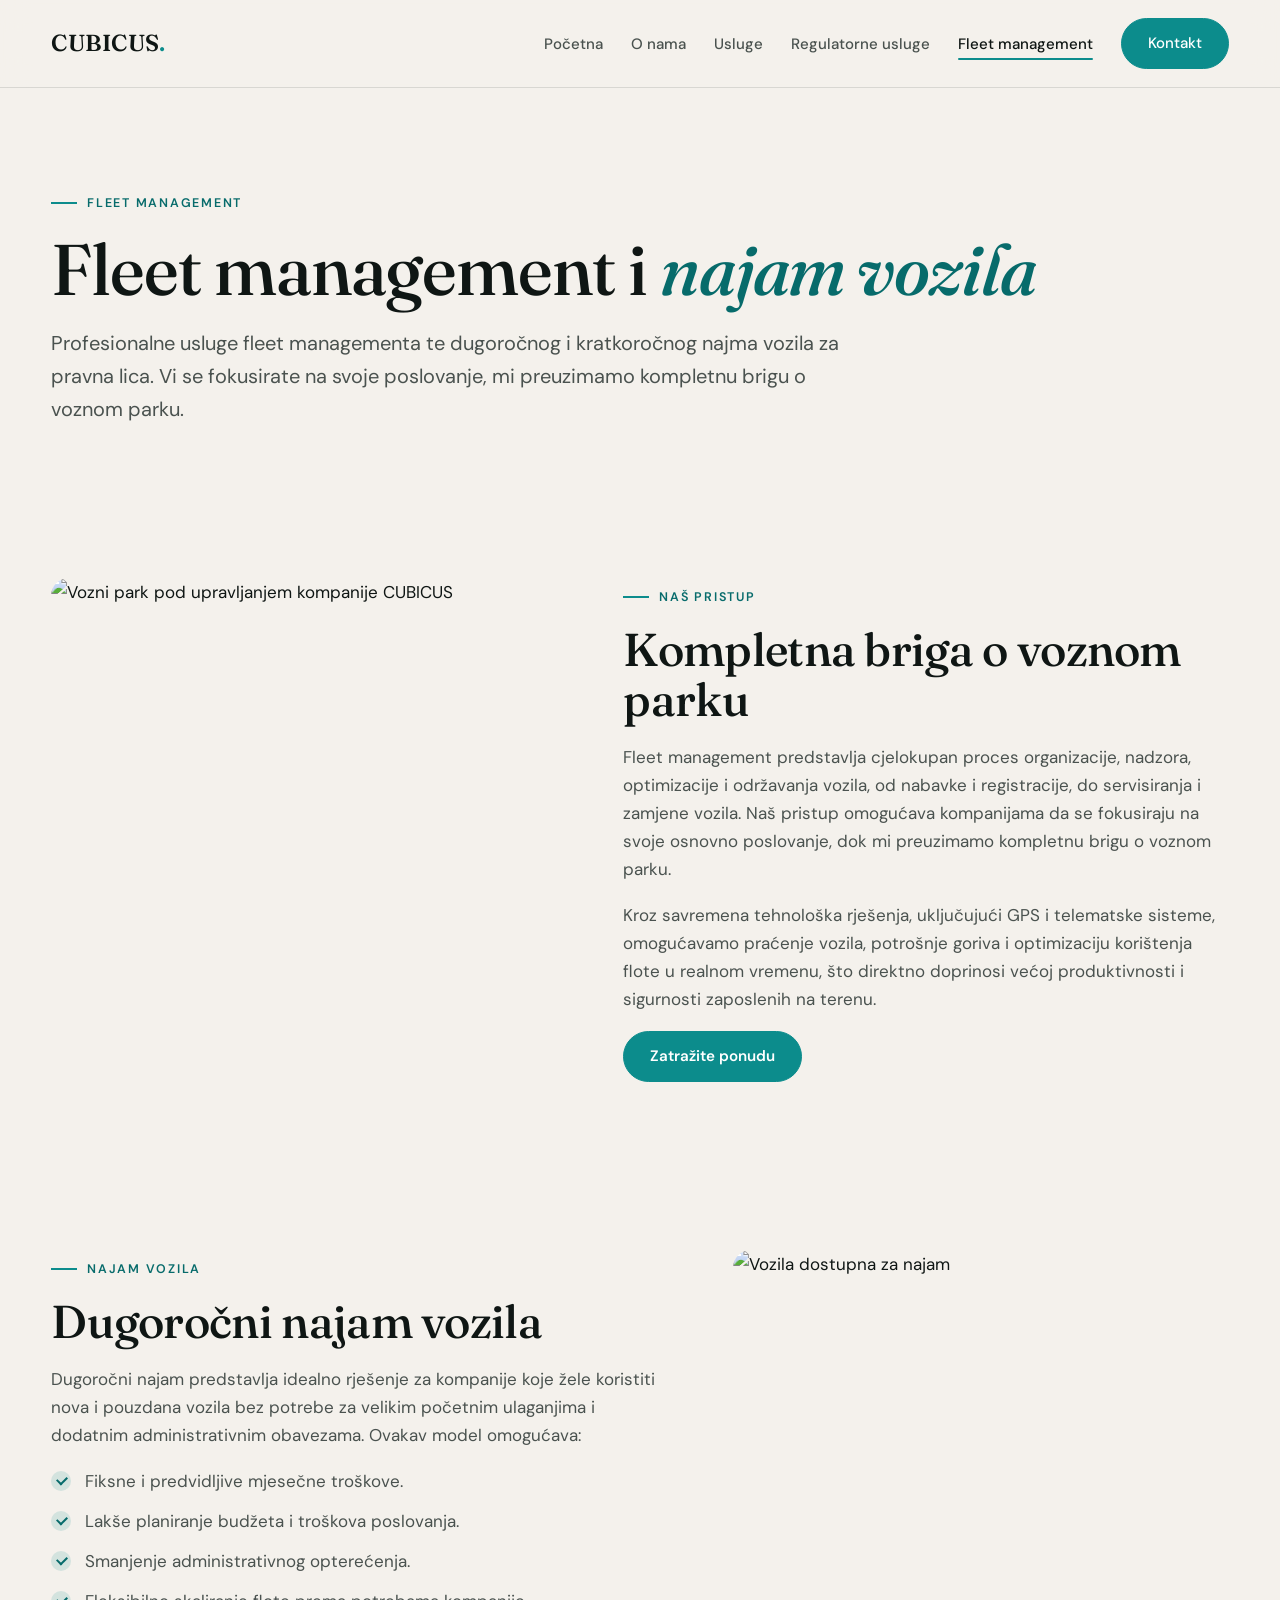
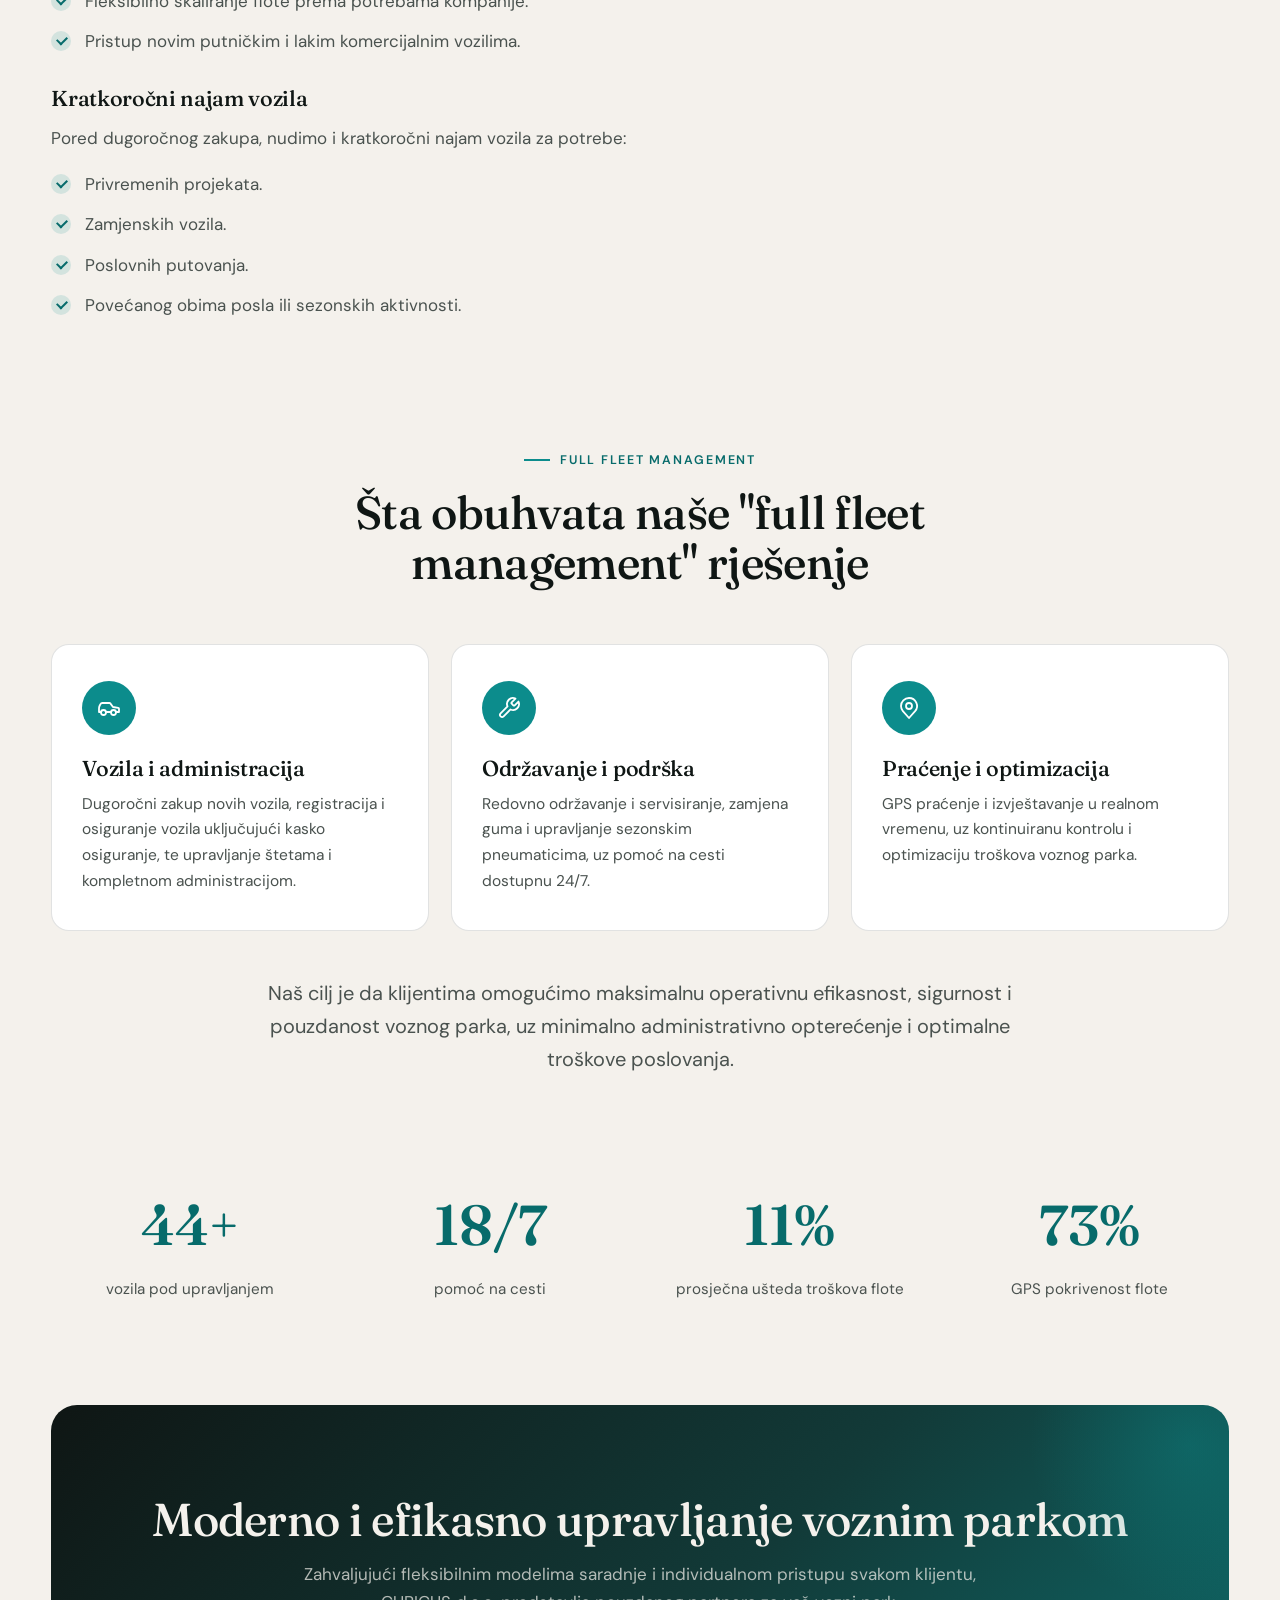
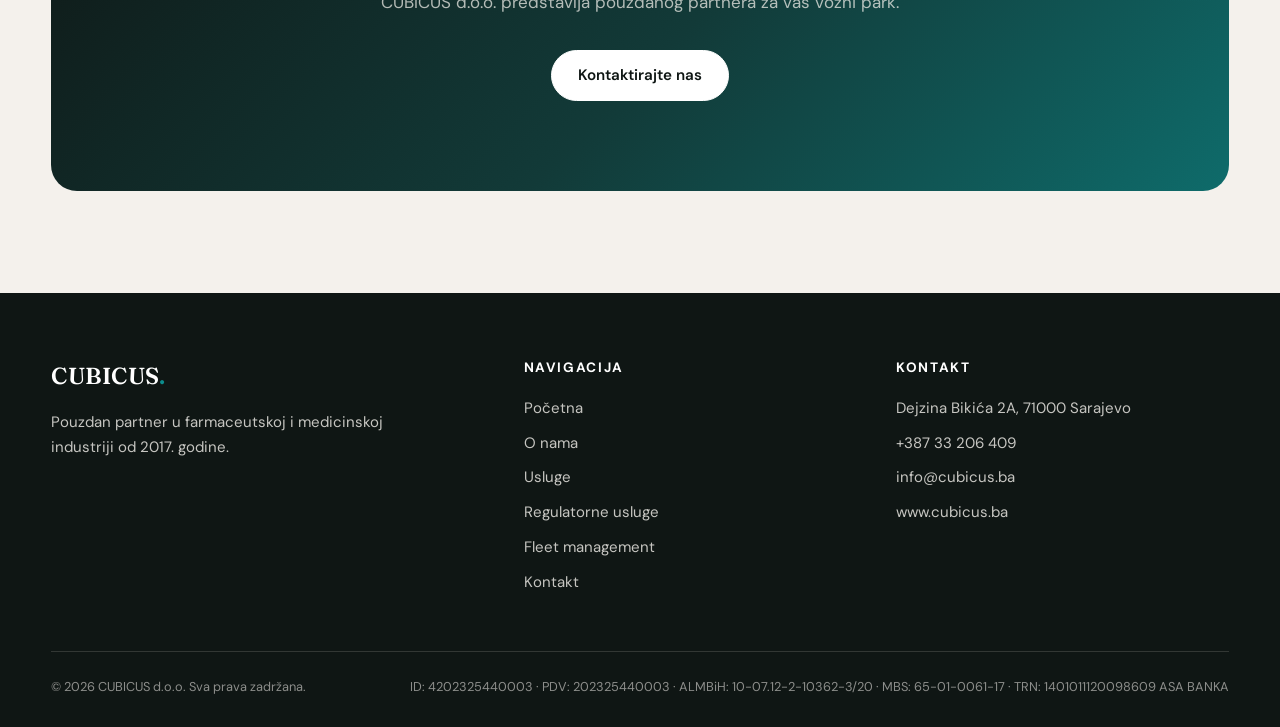
==== cubicus 7/fleet-management.html @ b8afccc7 "Add files via upload" ====
<!DOCTYPE html>
<html lang="bs">
<head>
<meta charset="UTF-8">
<meta name="viewport" content="width=device-width, initial-scale=1.0">
<title>Fleet management i najam vozila | CUBICUS d.o.o.</title>
<meta name="description" content="Profesionalne usluge fleet managementa te dugoročnog i kratkoročnog najma vozila za pravna lica. CUBICUS d.o.o. Sarajevo.">
<link rel="preconnect" href="https://fonts.googleapis.com">
<link rel="preconnect" href="https://fonts.gstatic.com" crossorigin>
<link href="https://fonts.googleapis.com/css2?family=Fraunces:ital,wght@0,400;0,500;0,600;1,400;1,500&family=DM+Sans:wght@400;500;600;700&display=swap" rel="stylesheet">
<link rel="stylesheet" href="style.css">
</head>
<body>

<div class="nav-wrap"><div class="container"><nav class="nav">
  <a class="brand" href="index.html">CUBICUS<span>.</span></a>
  <ul class="nav-links">
    <li><a href="index.html">Početna</a></li>
    <li><a href="o-nama.html">O nama</a></li>
    <li><a href="usluge.html">Usluge</a></li>
    <li><a href="regulatorne-usluge.html">Regulatorne usluge</a></li>
    <li><a href="fleet-management.html" class="active">Fleet management</a></li>
    <li><a class="btn" href="kontakt.html">Kontakt</a></li>
  </ul>
  <button class="nav-toggle" aria-label="Otvori meni"><span></span><span></span><span></span></button>
</nav></div></div>

<!-- PAGE HERO -->
<header class="page-hero">
  <div class="container">
    <span class="eyebrow">Fleet management</span>
    <h1>Fleet management i <em style="color:var(--accent-deep);">najam vozila</em></h1>
    <p class="lead">Profesionalne usluge fleet managementa te dugoročnog i kratkoročnog najma vozila za pravna lica. Vi se fokusirate na svoje poslovanje, mi preuzimamo kompletnu brigu o voznom parku.</p>
  </div>
</header>

<!-- INTRO -->
<section class="section" id="pristup">
  <div class="container">
    <div class="detail-block">
      <div class="detail-aside reveal">
        <img src="https://images.unsplash.com/photo-1449965408869-eaa3f722e40d?auto=format&fit=crop&q=80&w=900" alt="Vozni park pod upravljanjem kompanije CUBICUS">
      </div>
      <div class="detail-body reveal">
        <span class="eyebrow">Naš pristup</span>
        <h2>Kompletna briga o voznom parku</h2>
        <p>Fleet management predstavlja cjelokupan proces organizacije, nadzora, optimizacije i održavanja vozila, od nabavke i registracije, do servisiranja i zamjene vozila. Naš pristup omogućava kompanijama da se fokusiraju na svoje osnovno poslovanje, dok mi preuzimamo kompletnu brigu o voznom parku.</p>
        <p>Kroz savremena tehnološka rješenja, uključujući GPS i telematske sisteme, omogućavamo praćenje vozila, potrošnje goriva i optimizaciju korištenja flote u realnom vremenu, što direktno doprinosi većoj produktivnosti i sigurnosti zaposlenih na terenu.</p>
        <a class="btn" href="kontakt.html">Zatražite ponudu</a>
      </div>
    </div>
  </div>
</section>

<!-- NAJAM -->
<section class="section" id="najam" style="padding-top:0;">
  <div class="container">
    <div class="detail-block flip">
      <div class="detail-body reveal">
        <span class="eyebrow">Najam vozila</span>
        <h2>Dugoročni najam vozila</h2>
        <p>Dugoročni najam predstavlja idealno rješenje za kompanije koje žele koristiti nova i pouzdana vozila bez potrebe za velikim početnim ulaganjima i dodatnim administrativnim obavezama. Ovakav model omogućava:</p>
        <ul class="check-list">
          <li>Fiksne i predvidljive mjesečne troškove.</li>
          <li>Lakše planiranje budžeta i troškova poslovanja.</li>
          <li>Smanjenje administrativnog opterećenja.</li>
          <li>Fleksibilno skaliranje flote prema potrebama kompanije.</li>
          <li>Pristup novim putničkim i lakim komercijalnim vozilima.</li>
        </ul>
        <h3>Kratkoročni najam vozila</h3>
        <p>Pored dugoročnog zakupa, nudimo i kratkoročni najam vozila za potrebe:</p>
        <ul class="check-list">
          <li>Privremenih projekata.</li>
          <li>Zamjenskih vozila.</li>
          <li>Poslovnih putovanja.</li>
          <li>Povećanog obima posla ili sezonskih aktivnosti.</li>
        </ul>
      </div>
      <div class="detail-aside reveal">
        <img src="https://images.unsplash.com/photo-1493238792000-8113da705763?auto=format&fit=crop&q=80&w=900" alt="Vozila dostupna za najam">
      </div>
    </div>
  </div>
</section>

<!-- FULL FLEET -->
<section class="section" id="full-fleet" style="padding-top:0;">
  <div class="container">
    <div class="section-head center reveal">
      <span class="eyebrow">Full fleet management</span>
      <h2>Šta obuhvata naše "full fleet management" rješenje</h2>
    </div>
    <div class="how-grid">
      <div class="how-card reveal">
        <div class="icon"><svg width="24" height="24" viewBox="0 0 24 24" fill="none" stroke="currentColor" stroke-width="1.8" stroke-linecap="round" stroke-linejoin="round"><path d="M14 16H9m10 0h3v-3.15a1 1 0 0 0-.84-.99L16 11l-2.7-3.6a1 1 0 0 0-.8-.4H5.24a2 2 0 0 0-1.8 1.1l-.8 1.63A6 6 0 0 0 2 12.42V16h2"/><circle cx="6.5" cy="16.5" r="2.5"/><circle cx="16.5" cy="16.5" r="2.5"/></svg></div>
        <h3>Vozila i administracija</h3>
        <p>Dugoročni zakup novih vozila, registracija i osiguranje vozila uključujući kasko osiguranje, te upravljanje štetama i kompletnom administracijom.</p>
      </div>
      <div class="how-card reveal">
        <div class="icon"><svg width="24" height="24" viewBox="0 0 24 24" fill="none" stroke="currentColor" stroke-width="1.8" stroke-linecap="round" stroke-linejoin="round"><path d="M14.7 6.3a1 1 0 0 0 0 1.4l1.6 1.6a1 1 0 0 0 1.4 0l3.77-3.77a6 6 0 0 1-7.94 7.94l-6.91 6.91a2.12 2.12 0 0 1-3-3l6.91-6.91a6 6 0 0 1 7.94-7.94l-3.76 3.76z"/></svg></div>
        <h3>Održavanje i podrška</h3>
        <p>Redovno održavanje i servisiranje, zamjena guma i upravljanje sezonskim pneumaticima, uz pomoć na cesti dostupnu 24/7.</p>
      </div>
      <div class="how-card reveal">
        <div class="icon"><svg width="24" height="24" viewBox="0 0 24 24" fill="none" stroke="currentColor" stroke-width="1.8" stroke-linecap="round" stroke-linejoin="round"><circle cx="12" cy="10" r="3"/><path d="M12 2a8 8 0 0 0-8 8c0 1.9.7 3.7 1.9 5.2L12 22l6.1-6.8A8 8 0 0 0 12 2z"/></svg></div>
        <h3>Praćenje i optimizacija</h3>
        <p>GPS praćenje i izvještavanje u realnom vremenu, uz kontinuiranu kontrolu i optimizaciju troškova voznog parka.</p>
      </div>
    </div>
    <p class="lead reveal" style="margin:46px auto 0; text-align:center;">Naš cilj je da klijentima omogućimo maksimalnu operativnu efikasnost, sigurnost i pouzdanost voznog parka, uz minimalno administrativno opterećenje i optimalne troškove poslovanja.</p>
  </div>
</section>

<!-- STATS -->
<section class="section" style="padding-top:0;">
  <div class="container">
    <div class="stats-band reveal">
      <div><div class="num"><span data-count="60" data-suffix="+">0</span></div><div class="lbl">vozila pod upravljanjem</div></div>
      <div><div class="num"><span data-count="24" data-suffix="/7">0</span></div><div class="lbl">pomoć na cesti</div></div>
      <div><div class="num"><span data-count="15" data-suffix="%">0</span></div><div class="lbl">prosječna ušteda troškova flote</div></div>
      <div><div class="num"><span data-count="100" data-suffix="%">0</span></div><div class="lbl">GPS pokrivenost flote</div></div>
    </div>
  </div>
</section>

<!-- CTA -->
<section class="cta-section">
  <div class="container">
    <div class="cta-inner reveal">
      <h2>Moderno i efikasno upravljanje voznim parkom</h2>
      <p>Zahvaljujući fleksibilnim modelima saradnje i individualnom pristupu svakom klijentu, CUBICUS d.o.o. predstavlja pouzdanog partnera za vaš vozni park.</p>
      <a class="btn on-dark" href="kontakt.html">Kontaktirajte nas</a>
    </div>
  </div>
</section>

<footer>
  <div class="container">
    <div class="footer-grid">
      <div>
        <a class="brand" href="index.html">CUBICUS<span>.</span></a>
        <p style="margin-top:14px; font-size:0.94rem; max-width:34ch;">Pouzdan partner u farmaceutskoj i medicinskoj industriji od 2017. godine.</p>
      </div>
      <div>
        <h4>Navigacija</h4>
        <ul>
          <li><a href="index.html">Početna</a></li>
          <li><a href="o-nama.html">O nama</a></li>
          <li><a href="usluge.html">Usluge</a></li>
          <li><a href="regulatorne-usluge.html">Regulatorne usluge</a></li>
          <li><a href="fleet-management.html">Fleet management</a></li>
          <li><a href="kontakt.html">Kontakt</a></li>
        </ul>
      </div>
      <div>
        <h4>Kontakt</h4>
        <ul>
          <li>Dejzina Bikića 2A, 71000 Sarajevo</li>
          <li><a href="tel:+38733206409">+387 33 206 409</a></li>
          <li><a href="mailto:info@cubicus.ba">info@cubicus.ba</a></li>
          <li>www.cubicus.ba</li>
        </ul>
      </div>
    </div>
    <div class="footer-legal">
      <span>&copy; 2026 CUBICUS d.o.o. Sva prava zadržana.</span>
      <span>ID: 4202325440003 &#183; PDV: 202325440003 &#183; ALMBiH: 10-07.12-2-10362-3/20 &#183; MBS: 65-01-0061-17 &#183; TRN: 1401011120098609 ASA BANKA</span>
    </div>
  </div>
</footer>

<script src="script.js"></script>
</body>
</html>
---- cubicus 7/style.css ----
/* CUBICUS d.o.o. - shared styles */
:root {
  --bg: #F4F1EC;
  --bg-soft: #ECE8E0;
  --ink: #0F1614;
  --ink-soft: #4A524F;
  --accent: #0C8C8C;
  --accent-deep: #076B6B;
  --line: rgba(15, 22, 20, 0.12);
  --card: #FFFFFF;
  --radius: 18px;
  --font-display: "Fraunces", serif;
  --font-body: "DM Sans", sans-serif;
}

* { margin: 0; padding: 0; box-sizing: border-box; }
html { scroll-behavior: smooth; }
body {
  background: var(--bg);
  color: var(--ink);
  font-family: var(--font-body);
  font-size: 17px;
  line-height: 1.65;
  -webkit-font-smoothing: antialiased;
}
img { max-width: 100%; display: block; }
a { color: inherit; text-decoration: none; }
.container { width: min(1180px, 92%); margin: 0 auto; }

h1, h2, h3, .display { font-family: var(--font-display); font-weight: 500; line-height: 1.08; letter-spacing: -0.015em; }
h1 { font-size: clamp(2.6rem, 5.6vw, 4.6rem); }
h2 { font-size: clamp(2rem, 3.6vw, 3rem); }
h3 { font-size: 1.35rem; line-height: 1.25; }
.lead { font-size: clamp(1.05rem, 1.6vw, 1.25rem); color: var(--ink-soft); max-width: 58ch; }

.eyebrow {
  display: inline-flex; align-items: center; gap: 10px;
  font-size: 0.78rem; font-weight: 600; letter-spacing: 0.14em;
  text-transform: uppercase; color: var(--accent-deep);
  margin-bottom: 18px;
}
.eyebrow::before { content: ""; width: 26px; height: 2px; background: var(--accent); }

/* ---------- Navigation ---------- */
.nav-wrap {
  position: sticky; top: 0; z-index: 60;
  background: rgba(244, 241, 236, 0.86);
  backdrop-filter: blur(14px);
  -webkit-backdrop-filter: blur(14px);
  border-bottom: 1px solid var(--line);
}
.nav {
  display: flex; align-items: center; justify-content: space-between;
  padding: 18px 0;
}
.brand { font-family: var(--font-display); font-size: 1.45rem; font-weight: 600; letter-spacing: 0.02em; }
.brand span { color: var(--accent); }
.nav-links { display: flex; align-items: center; gap: 28px; list-style: none; }
.nav-links a { font-size: 0.94rem; font-weight: 500; color: var(--ink-soft); transition: color 0.2s; }
.nav-links a:hover, .nav-links a.active { color: var(--ink); }
.nav-links a.active { position: relative; }
.nav-links a.active::after {
  content: ""; position: absolute; left: 0; right: 0; bottom: -6px;
  height: 2px; background: var(--accent); border-radius: 2px;
}
.btn {
  display: inline-flex; align-items: center; gap: 10px;
  background: var(--accent); color: #FFFFFF !important;
  font-weight: 600; font-size: 0.95rem;
  padding: 12px 26px; border-radius: 999px;
  border: 1px solid var(--accent);
  transition: background 0.25s, transform 0.25s;
}
.btn:hover { background: var(--accent-deep); transform: translateY(-2px); }
.btn.ghost { background: transparent; color: var(--ink) !important; border-color: var(--line); }
.btn.ghost:hover { border-color: var(--ink); background: transparent; }
.btn.on-dark { background: #FFFFFF; color: var(--ink) !important; border-color: #FFFFFF; }
.btn.on-dark:hover { background: var(--bg); }
.nav-toggle { display: none; background: none; border: none; cursor: pointer; padding: 6px; }
.nav-toggle span { display: block; width: 24px; height: 2px; background: var(--ink); margin: 5px 0; transition: 0.3s; }

/* ---------- Hero ---------- */
.hero { padding: clamp(60px, 9vw, 110px) 0 clamp(40px, 6vw, 70px); position: relative; }
.hero-grid { display: grid; grid-template-columns: 1.15fr 0.85fr; gap: 48px; align-items: center; }
.hero h1 em { font-style: italic; color: var(--accent-deep); }
.hero-actions { display: flex; gap: 16px; margin-top: 34px; flex-wrap: wrap; }
.hero-side { position: relative; }
.hero-side img { border-radius: var(--radius); aspect-ratio: 4 / 5; object-fit: cover; }

/* Spinning ISO chip */
.spin-chip {
  position: absolute; bottom: -34px; left: -34px;
  width: 128px; height: 128px; z-index: 5;
}
.spin-chip svg { width: 100%; height: 100%; animation: spin 16s linear infinite; }
.spin-chip .chip-core {
  position: absolute; inset: 0; display: flex; align-items: center; justify-content: center;
}
.spin-chip .chip-core svg { width: 44px; height: 44px; animation: none; }
@keyframes spin { to { transform: rotate(360deg); } }
@media (prefers-reduced-motion: reduce) {
  .spin-chip svg { animation: none; }
  html { scroll-behavior: auto; }
}

/* ---------- Wide feature image + floating stats ---------- */
.feature-band { padding: clamp(30px, 5vw, 60px) 0 110px; }
.feature-media { position: relative; }
.feature-media > img {
  width: 100%; height: clamp(320px, 46vw, 520px);
  object-fit: cover; border-radius: var(--radius);
}
.float-cards {
  position: absolute; left: 4%; right: 4%; bottom: -64px;
  display: grid; grid-template-columns: repeat(3, 1fr); gap: 20px;
}
.stat-card {
  background: var(--card); border-radius: var(--radius);
  padding: 26px 28px; box-shadow: 0 18px 44px rgba(15, 22, 20, 0.12);
  border: 1px solid var(--line);
}
.stat-card .num { font-family: var(--font-display); font-size: 2.2rem; font-weight: 600; color: var(--accent-deep); }
.stat-card .lbl { font-size: 0.92rem; color: var(--ink-soft); margin-top: 4px; }

/* ---------- Logo marquee ---------- */
.marquee-section { padding: 54px 0; border-top: 1px solid var(--line); border-bottom: 1px solid var(--line); overflow: hidden; }
.marquee-label { text-align: center; font-size: 0.8rem; letter-spacing: 0.16em; text-transform: uppercase; color: var(--ink-soft); margin-bottom: 30px; }
.marquee { overflow: hidden; position: relative; }
.marquee::before, .marquee::after {
  content: ""; position: absolute; top: 0; bottom: 0; width: 110px; z-index: 2; pointer-events: none;
}
.marquee::before { left: 0; background: linear-gradient(90deg, var(--bg), transparent); }
.marquee::after { right: 0; background: linear-gradient(270deg, var(--bg), transparent); }
.marquee-track { display: flex; align-items: center; gap: 74px; width: max-content; animation: scroll 32s linear infinite; }
.marquee-track img { height: 44px; width: auto; opacity: 0.85; filter: grayscale(18%); transition: 0.3s; }
.marquee-track img:hover { opacity: 1; filter: none; }
@keyframes scroll { to { transform: translateX(-50%); } }
@media (prefers-reduced-motion: reduce) { .marquee-track { animation: none; flex-wrap: wrap; width: auto; justify-content: center; } }

/* ---------- Sections ---------- */
.section { padding: clamp(64px, 8vw, 110px) 0; }
.section-head { max-width: 640px; margin-bottom: clamp(36px, 5vw, 56px); }
.section-head.center { margin-left: auto; margin-right: auto; text-align: center; }
.section-head.center .eyebrow { justify-content: center; }
.section-head p { margin-top: 16px; }

/* Services grid */
.services-grid { display: grid; grid-template-columns: repeat(3, 1fr); gap: 22px; }
.service-card {
  background: var(--card); border: 1px solid var(--line); border-radius: var(--radius);
  padding: 34px 30px; display: flex; flex-direction: column; gap: 14px;
  transition: transform 0.3s, box-shadow 0.3s;
}
.service-card:hover { transform: translateY(-6px); box-shadow: 0 20px 40px rgba(15, 22, 20, 0.1); }
.service-card .icon {
  width: 52px; height: 52px; border-radius: 14px;
  background: rgba(12, 140, 140, 0.1); color: var(--accent-deep);
  display: flex; align-items: center; justify-content: center;
}
.service-card p { color: var(--ink-soft); font-size: 0.97rem; flex: 1; }
.card-link { font-weight: 600; font-size: 0.93rem; color: var(--accent-deep); display: inline-flex; align-items: center; gap: 8px; }
.card-link svg { transition: transform 0.25s; }
.service-card:hover .card-link svg { transform: translateX(5px); }

/* Kako radimo: three equal cards */
.how-grid { display: grid; grid-template-columns: repeat(3, 1fr); gap: 22px; }
.how-card { background: var(--card); border: 1px solid var(--line); border-radius: var(--radius); padding: 36px 30px; }
.how-card .icon {
  width: 54px; height: 54px; border-radius: 50%;
  background: var(--accent); color: #fff;
  display: flex; align-items: center; justify-content: center; margin-bottom: 20px;
}
.how-card p { color: var(--ink-soft); font-size: 0.97rem; margin-top: 10px; }

/* Detail blocks with sticky aside */
.detail-block { display: grid; grid-template-columns: 0.9fr 1.1fr; gap: clamp(36px, 6vw, 80px); align-items: start; }
.detail-block.flip { grid-template-columns: 1.1fr 0.9fr; }
.detail-aside { position: sticky; top: 110px; }
.detail-aside img { border-radius: var(--radius); aspect-ratio: 4 / 4.6; object-fit: cover; }
.detail-body h2 { margin-bottom: 18px; }
.detail-body p { color: var(--ink-soft); margin-bottom: 18px; }
.detail-body h3 { margin: 30px 0 12px; }
.check-list { list-style: none; margin: 8px 0 20px; }
.check-list li {
  position: relative; padding-left: 34px; margin-bottom: 12px; color: var(--ink-soft);
}
.check-list li::before {
  content: ""; position: absolute; left: 0; top: 4px;
  width: 20px; height: 20px; border-radius: 50%;
  background: rgba(12, 140, 140, 0.14);
}
.check-list li::after {
  content: ""; position: absolute; left: 6px; top: 9px;
  width: 8px; height: 5px;
  border-left: 2px solid var(--accent-deep); border-bottom: 2px solid var(--accent-deep);
  transform: rotate(-45deg);
}

/* Inline positions row (Usluge) */
.positions-row { display: flex; flex-wrap: wrap; gap: 10px; margin: 14px 0 20px; }
.positions-row span {
  background: var(--card); border: 1px solid var(--line);
  padding: 8px 18px; border-radius: 999px; font-size: 0.88rem; font-weight: 500;
}

/* Timeline */
.timeline { border-left: 2px solid rgba(12, 140, 140, 0.3); margin: 10px 0 10px 8px; padding-left: 34px; }
.timeline-item { position: relative; padding-bottom: 34px; }
.timeline-item:last-child { padding-bottom: 0; }
.timeline-item::before {
  content: ""; position: absolute; left: -43px; top: 6px;
  width: 16px; height: 16px; border-radius: 50%;
  background: var(--accent); border: 4px solid var(--bg);
}
.timeline-item .year { font-family: var(--font-display); font-size: 1.5rem; font-weight: 600; color: var(--accent-deep); }
.timeline-item p { color: var(--ink-soft); margin-top: 6px; }

/* Testimonial */
.testimonial-section { background: var(--bg-soft); }
.testimonial {
  max-width: 800px; margin: 0 auto; text-align: center;
}
.testimonial blockquote {
  font-family: var(--font-display); font-size: clamp(1.4rem, 2.6vw, 2rem);
  line-height: 1.35; font-style: italic;
}
.testimonial .who { margin-top: 26px; font-size: 0.95rem; color: var(--ink-soft); }
.testimonial .who strong { color: var(--ink); font-weight: 600; display: block; }
.quote-mark { color: var(--accent); font-family: var(--font-display); font-size: 3.6rem; line-height: 1; display: block; margin-bottom: 10px; }

/* Stats band */
.stats-band { display: grid; grid-template-columns: repeat(4, 1fr); gap: 22px; text-align: center; }
.stats-band .num { font-family: var(--font-display); font-size: clamp(2.4rem, 4.4vw, 3.6rem); font-weight: 600; color: var(--accent-deep); }
.stats-band .lbl { color: var(--ink-soft); font-size: 0.95rem; margin-top: 6px; }

/* ---------- Dark CTA ---------- */
.cta-section { padding: 0 0 clamp(64px, 8vw, 110px); }
.cta-inner {
  background: linear-gradient(135deg, #0F1614 0%, #123A38 55%, #0C8C8C 130%);
  color: #F4F1EC; border-radius: 26px;
  padding: clamp(50px, 7vw, 90px) clamp(28px, 6vw, 80px);
  text-align: center; position: relative; overflow: hidden;
}
.cta-inner::before {
  content: ""; position: absolute; right: -120px; top: -120px;
  width: 320px; height: 320px; border-radius: 50%;
  background: radial-gradient(circle, rgba(12, 140, 140, 0.35), transparent 70%);
}
.cta-inner h2 { margin-bottom: 16px; }
.cta-inner p { color: rgba(244, 241, 236, 0.72); max-width: 56ch; margin: 0 auto 34px; }

/* ---------- Page hero (subpages) ---------- */
.page-hero { padding: clamp(56px, 8vw, 96px) 0 clamp(30px, 4vw, 50px); }
.page-hero .lead { margin-top: 18px; }

/* ---------- Contact ---------- */
.contact-grid { display: grid; grid-template-columns: 1fr 1fr; gap: clamp(36px, 5vw, 64px); align-items: start; }
.contact-card {
  background: var(--card); border: 1px solid var(--line); border-radius: var(--radius);
  padding: 30px; margin-bottom: 18px;
}
.contact-card h3 { margin-bottom: 8px; display: flex; align-items: center; gap: 12px; }
.contact-card h3 svg { color: var(--accent-deep); flex: none; }
.contact-card p, .contact-card a { color: var(--ink-soft); }
.contact-card a:hover { color: var(--accent-deep); }
.legal-table { width: 100%; border-collapse: collapse; font-size: 0.95rem; }
.legal-table td { padding: 12px 10px; border-bottom: 1px solid var(--line); vertical-align: top; }
.legal-table td:first-child { font-weight: 600; white-space: nowrap; width: 38%; }
.legal-table td:last-child { color: var(--ink-soft); }

/* ---------- Footer ---------- */
footer { background: var(--ink); color: rgba(244, 241, 236, 0.8); padding: 64px 0 30px; }
.footer-grid { display: grid; grid-template-columns: 1.3fr 1fr 1fr; gap: 40px; margin-bottom: 46px; }
footer .brand { color: #fff; }
footer h4 { color: #fff; font-size: 0.85rem; letter-spacing: 0.12em; text-transform: uppercase; margin-bottom: 16px; }
footer ul { list-style: none; }
footer li { margin-bottom: 10px; font-size: 0.94rem; }
footer a:hover { color: #fff; }
.footer-legal {
  border-top: 1px solid rgba(244, 241, 236, 0.15);
  padding-top: 24px; font-size: 0.8rem; color: rgba(244, 241, 236, 0.55);
  display: flex; flex-wrap: wrap; gap: 8px 22px; justify-content: space-between;
}

/* ---------- Reveal on scroll ---------- */
.reveal { opacity: 0; transform: translateY(26px); transition: opacity 0.7s ease, transform 0.7s ease; }
.reveal.visible { opacity: 1; transform: none; }
@media (prefers-reduced-motion: reduce) { .reveal { opacity: 1; transform: none; transition: none; } }

/* ---------- Responsive ---------- */
@media (max-width: 980px) {
  .hero-grid, .detail-block, .detail-block.flip, .contact-grid { grid-template-columns: 1fr; }
  .detail-aside { position: static; }
  .services-grid, .how-grid { grid-template-columns: 1fr 1fr; }
  .float-cards { grid-template-columns: repeat(3, 1fr); gap: 12px; }
  .stats-band { grid-template-columns: 1fr 1fr; gap: 34px; }
  .footer-grid { grid-template-columns: 1fr 1fr; }
}
@media (max-width: 720px) {
  .nav-links {
    position: absolute; top: 100%; left: 0; right: 0;
    background: var(--bg); border-bottom: 1px solid var(--line);
    flex-direction: column; align-items: flex-start; gap: 0;
    padding: 10px 4%; display: none;
  }
  .nav-links.open { display: flex; }
  .nav-links li { width: 100%; }
  .nav-links a { display: block; padding: 13px 0; font-size: 1.05rem; }
  .nav-links a.active::after { display: none; }
  .nav-toggle { display: block; }
  .services-grid, .how-grid { grid-template-columns: 1fr; }
  .float-cards { position: static; margin-top: 18px; grid-template-columns: 1fr; }
  .feature-band { padding-bottom: 40px; }
  .spin-chip { width: 100px; height: 100px; bottom: -20px; left: -12px; }
  .footer-grid { grid-template-columns: 1fr; }
}
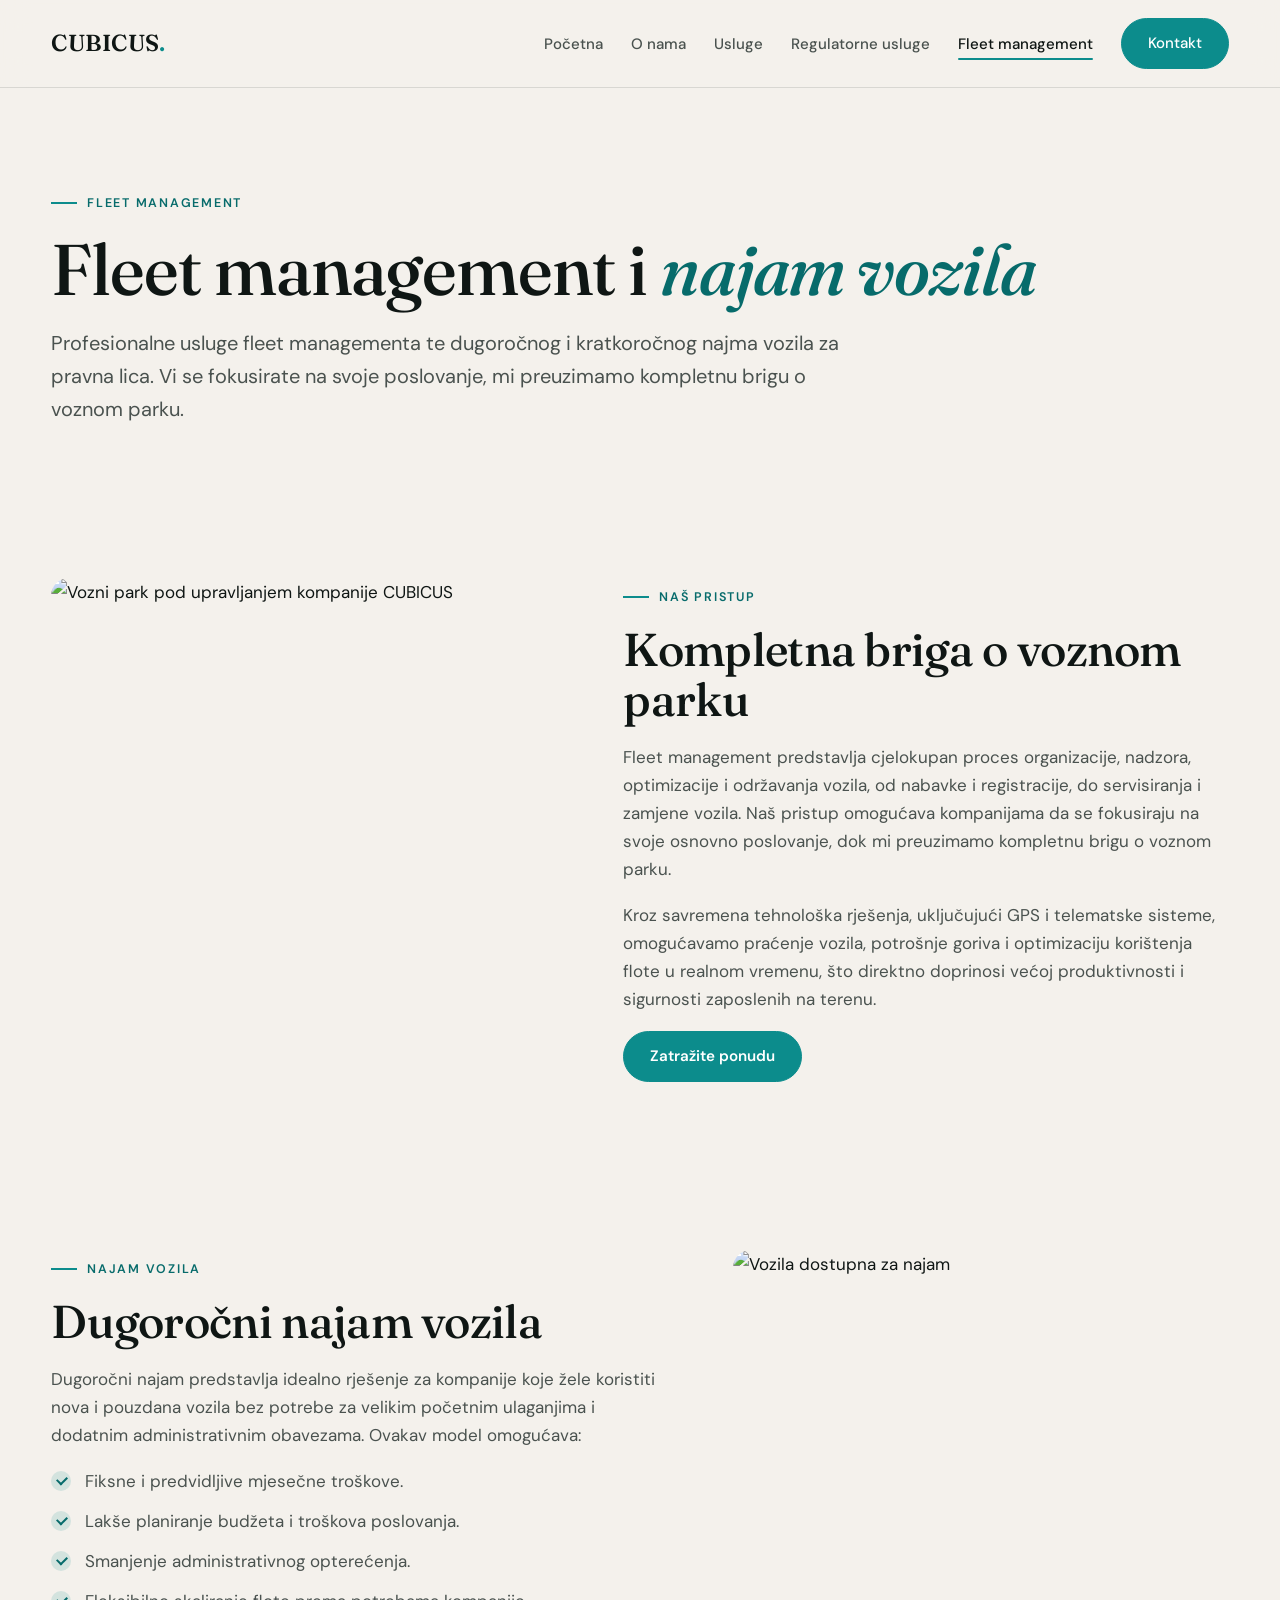
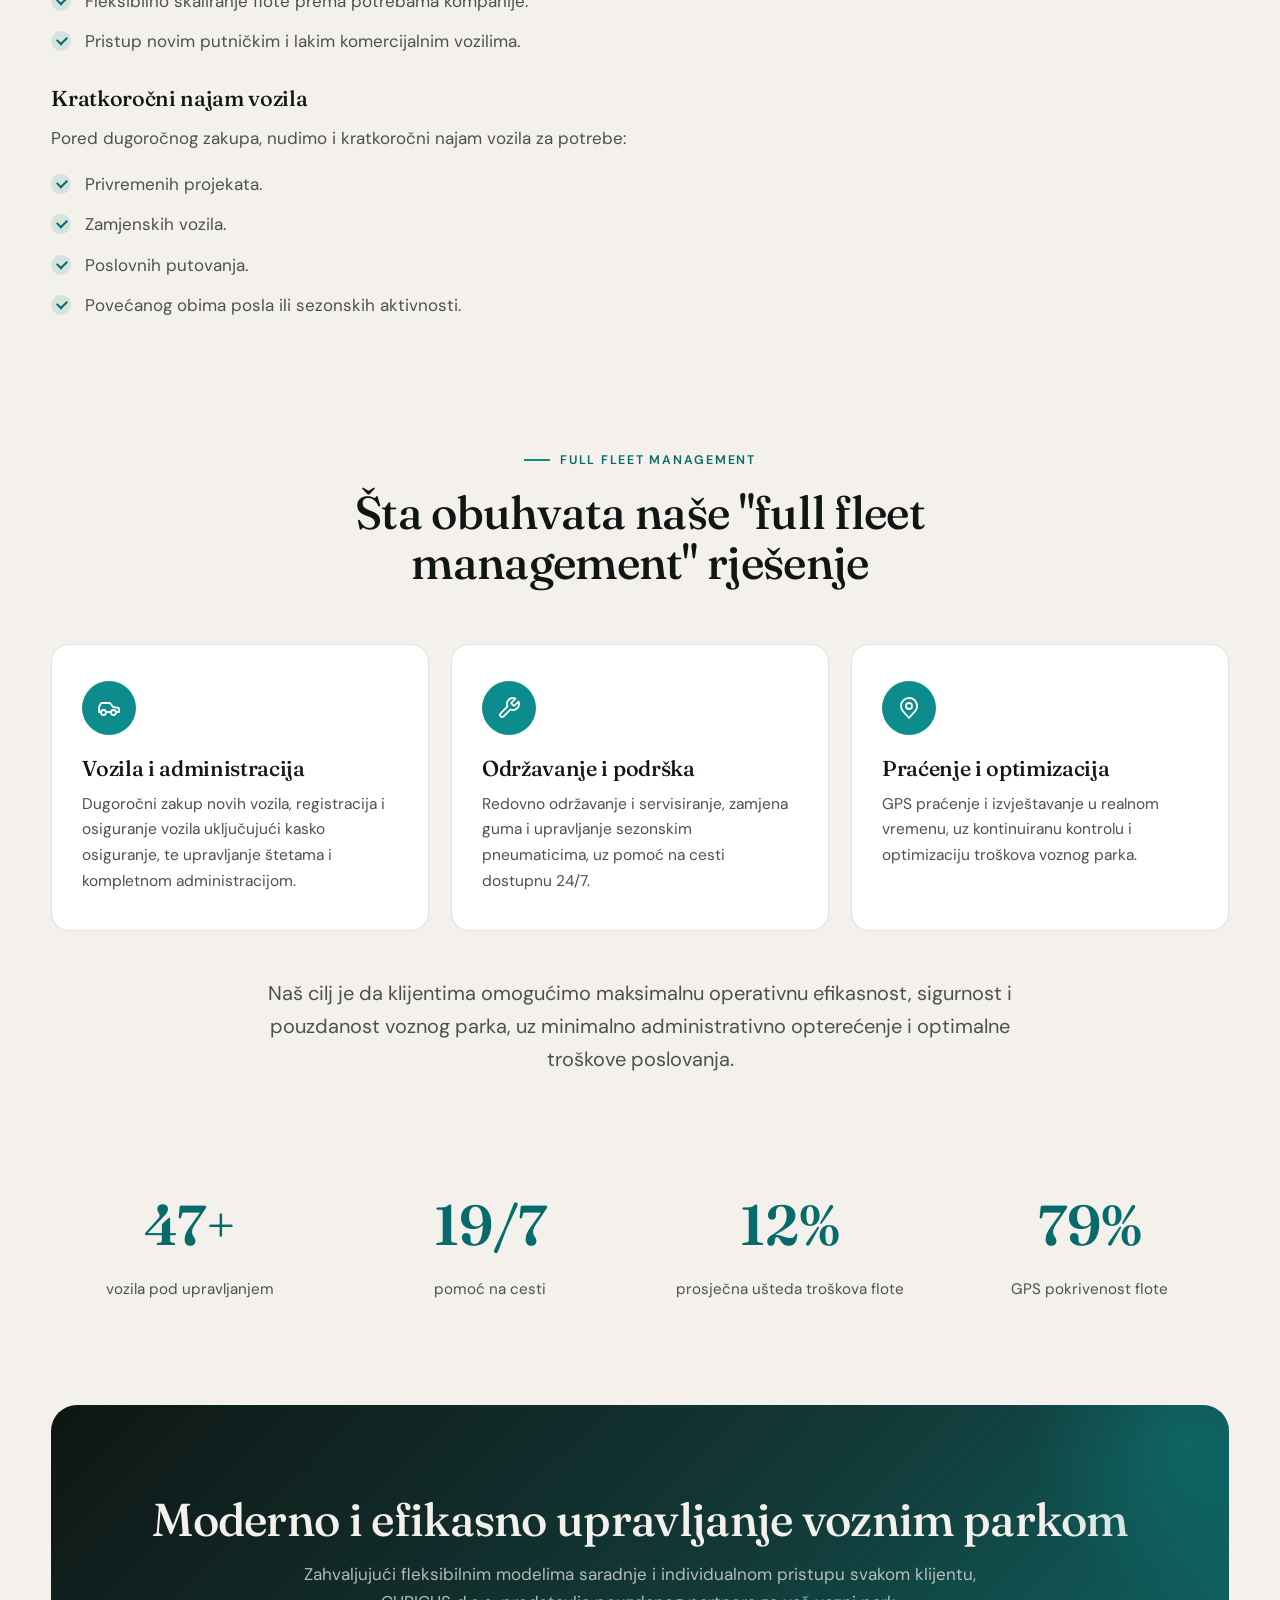
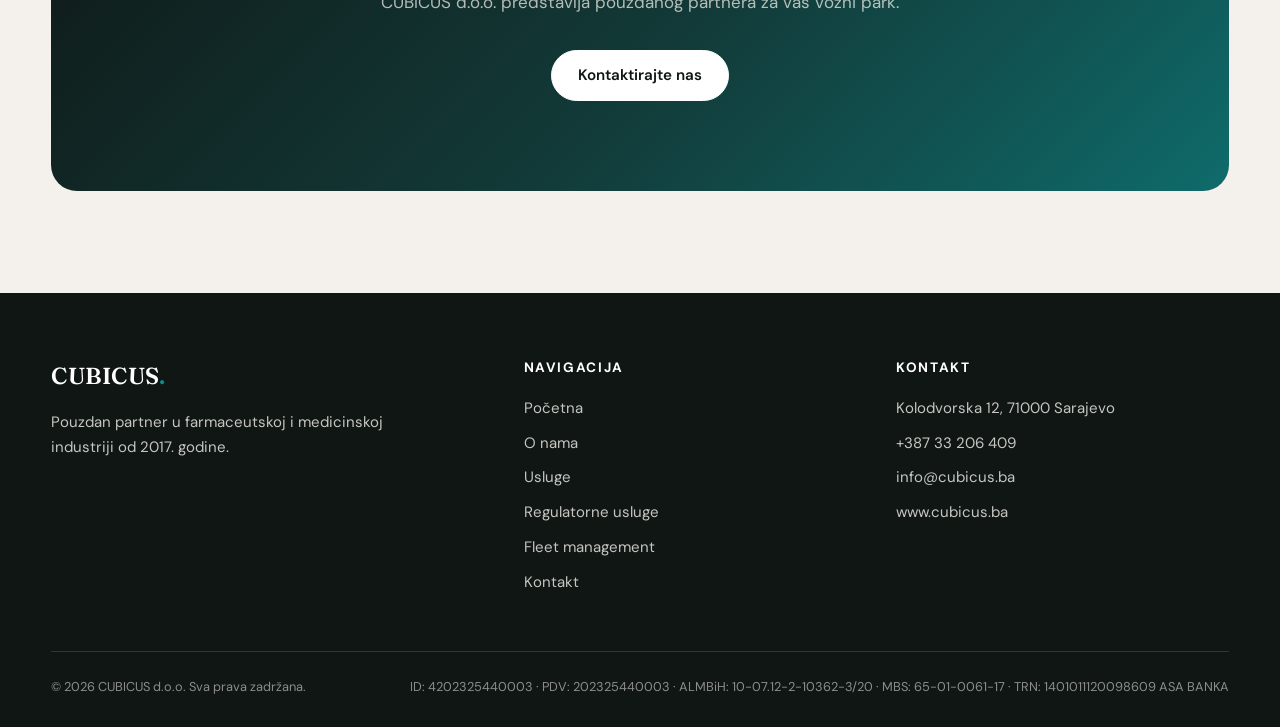
==== commit 274d7ffc: "Update company address to Kolodvorska 12, 71000 Sarajevo Co-Authored-By: Claude Sonnet 4.6 <noreply@" ====
--- a/cubicus 7/fleet-management.html
+++ b/cubicus 7/fleet-management.html
@@ -155,7 +155,7 @@
       <div>
         <h4>Kontakt</h4>
         <ul>
-          <li>Dejzina Bikića 2A, 71000 Sarajevo</li>
+          <li>Kolodvorska 12, 71000 Sarajevo</li>
           <li><a href="tel:+38733206409">+387 33 206 409</a></li>
           <li><a href="mailto:info@cubicus.ba">info@cubicus.ba</a></li>
           <li>www.cubicus.ba</li>
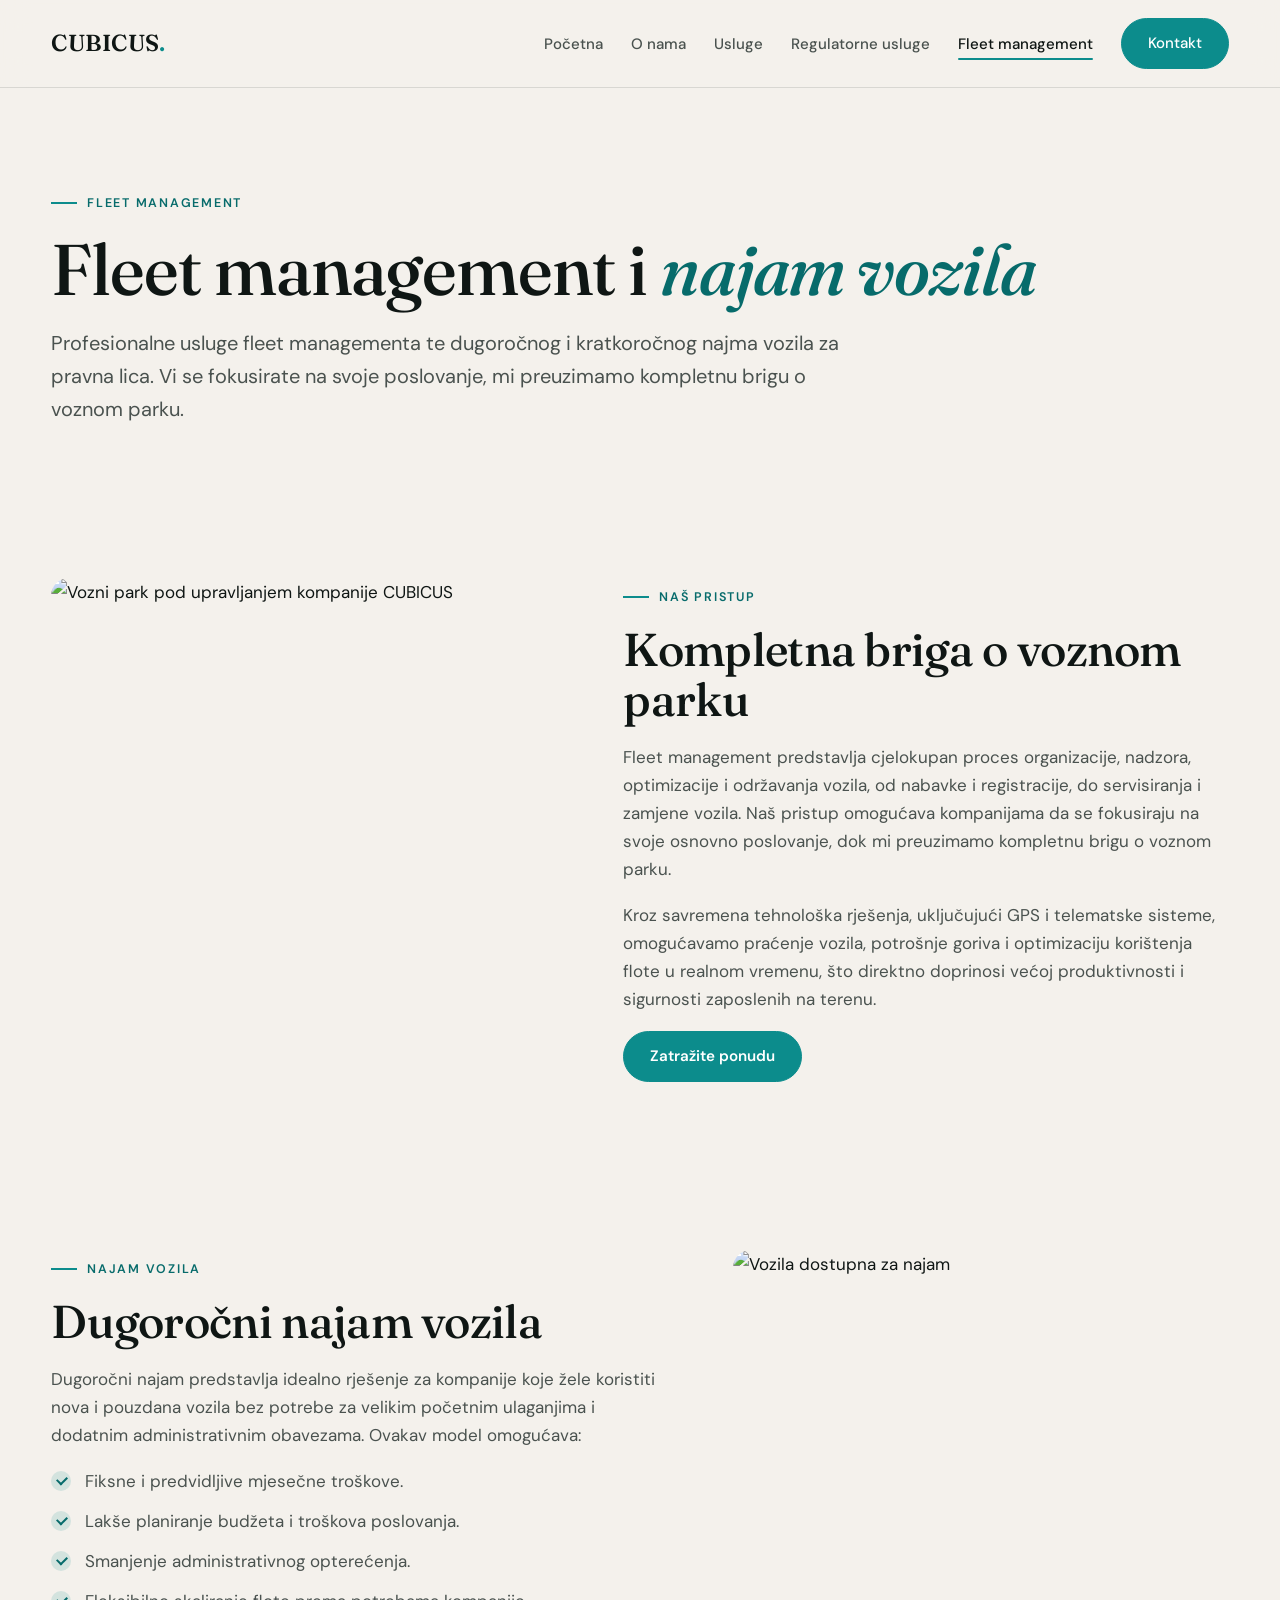
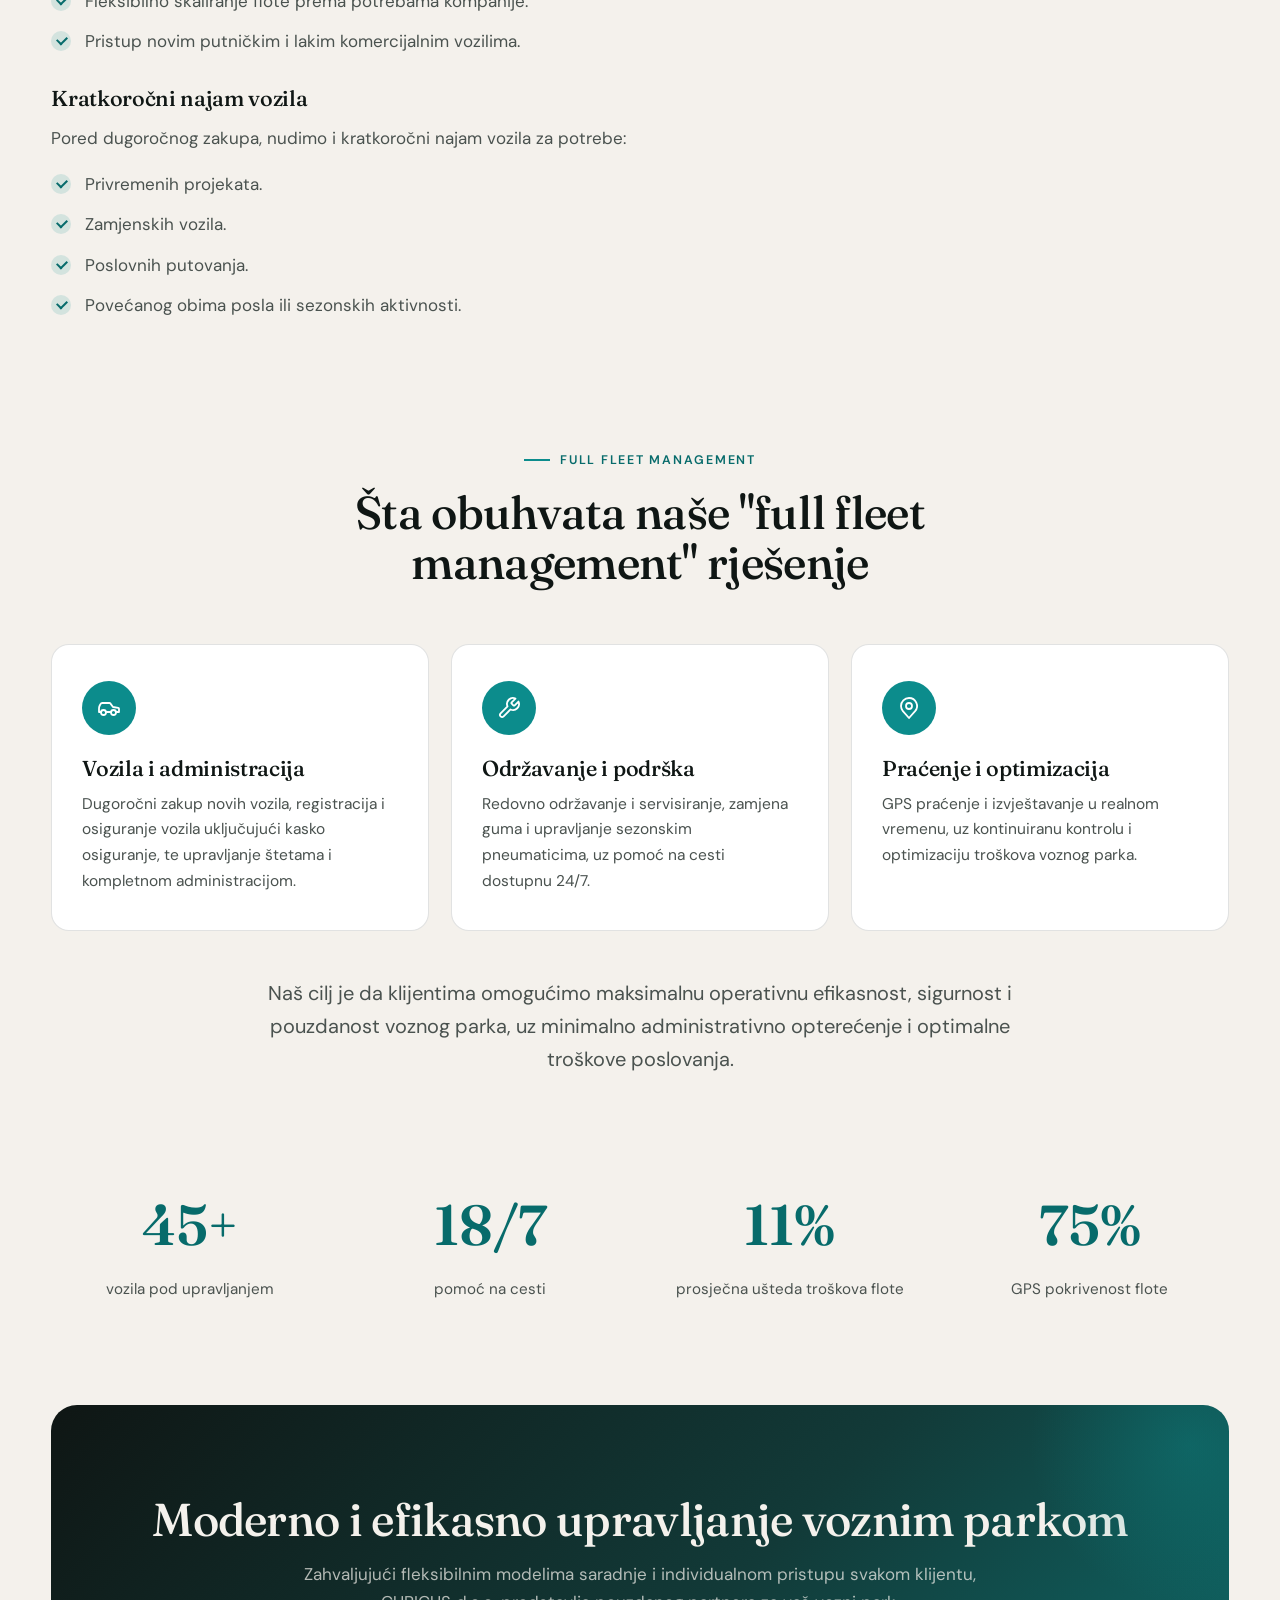
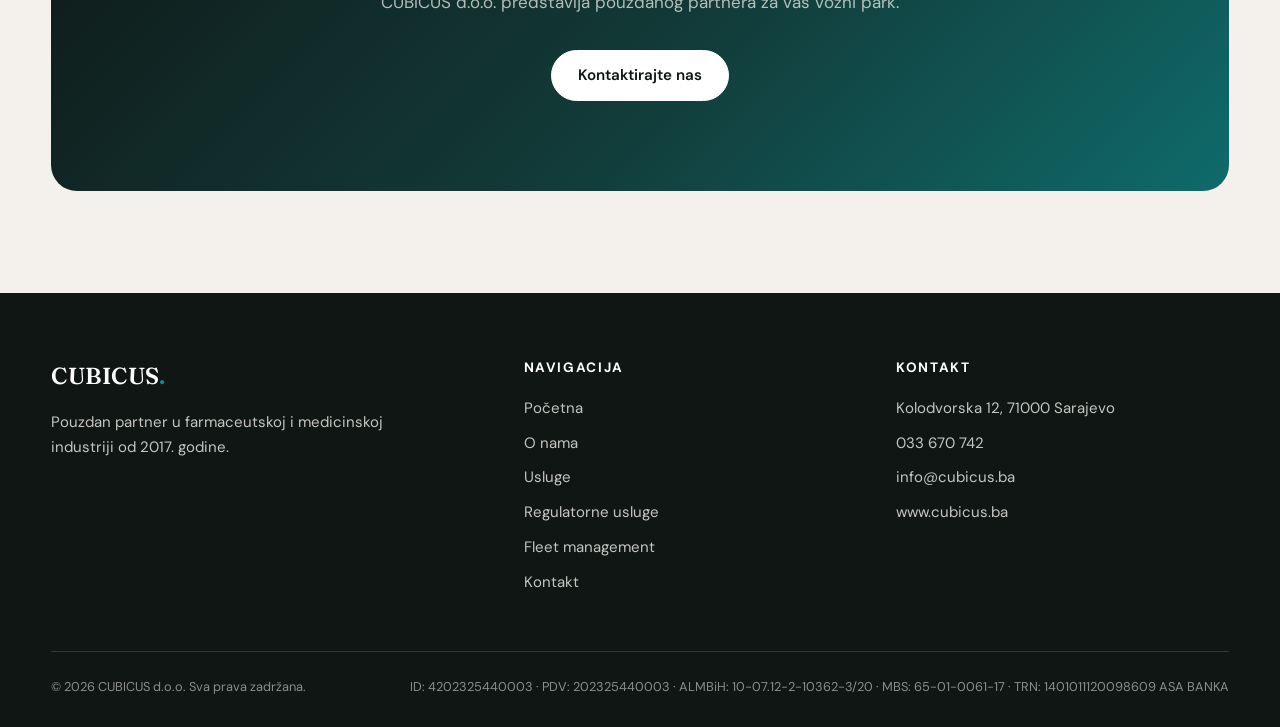
==== commit 734d0166: "Add 2018 and 2023 milestones to timeline, update phone number to 033 670 742 Co-Authored-By: Claude " ====
--- a/cubicus 7/fleet-management.html
+++ b/cubicus 7/fleet-management.html
@@ -156,7 +156,7 @@
         <h4>Kontakt</h4>
         <ul>
           <li>Kolodvorska 12, 71000 Sarajevo</li>
-          <li><a href="tel:+38733206409">+387 33 206 409</a></li>
+          <li><a href="tel:+38733670742">033 670 742</a></li>
           <li><a href="mailto:info@cubicus.ba">info@cubicus.ba</a></li>
           <li>www.cubicus.ba</li>
         </ul>
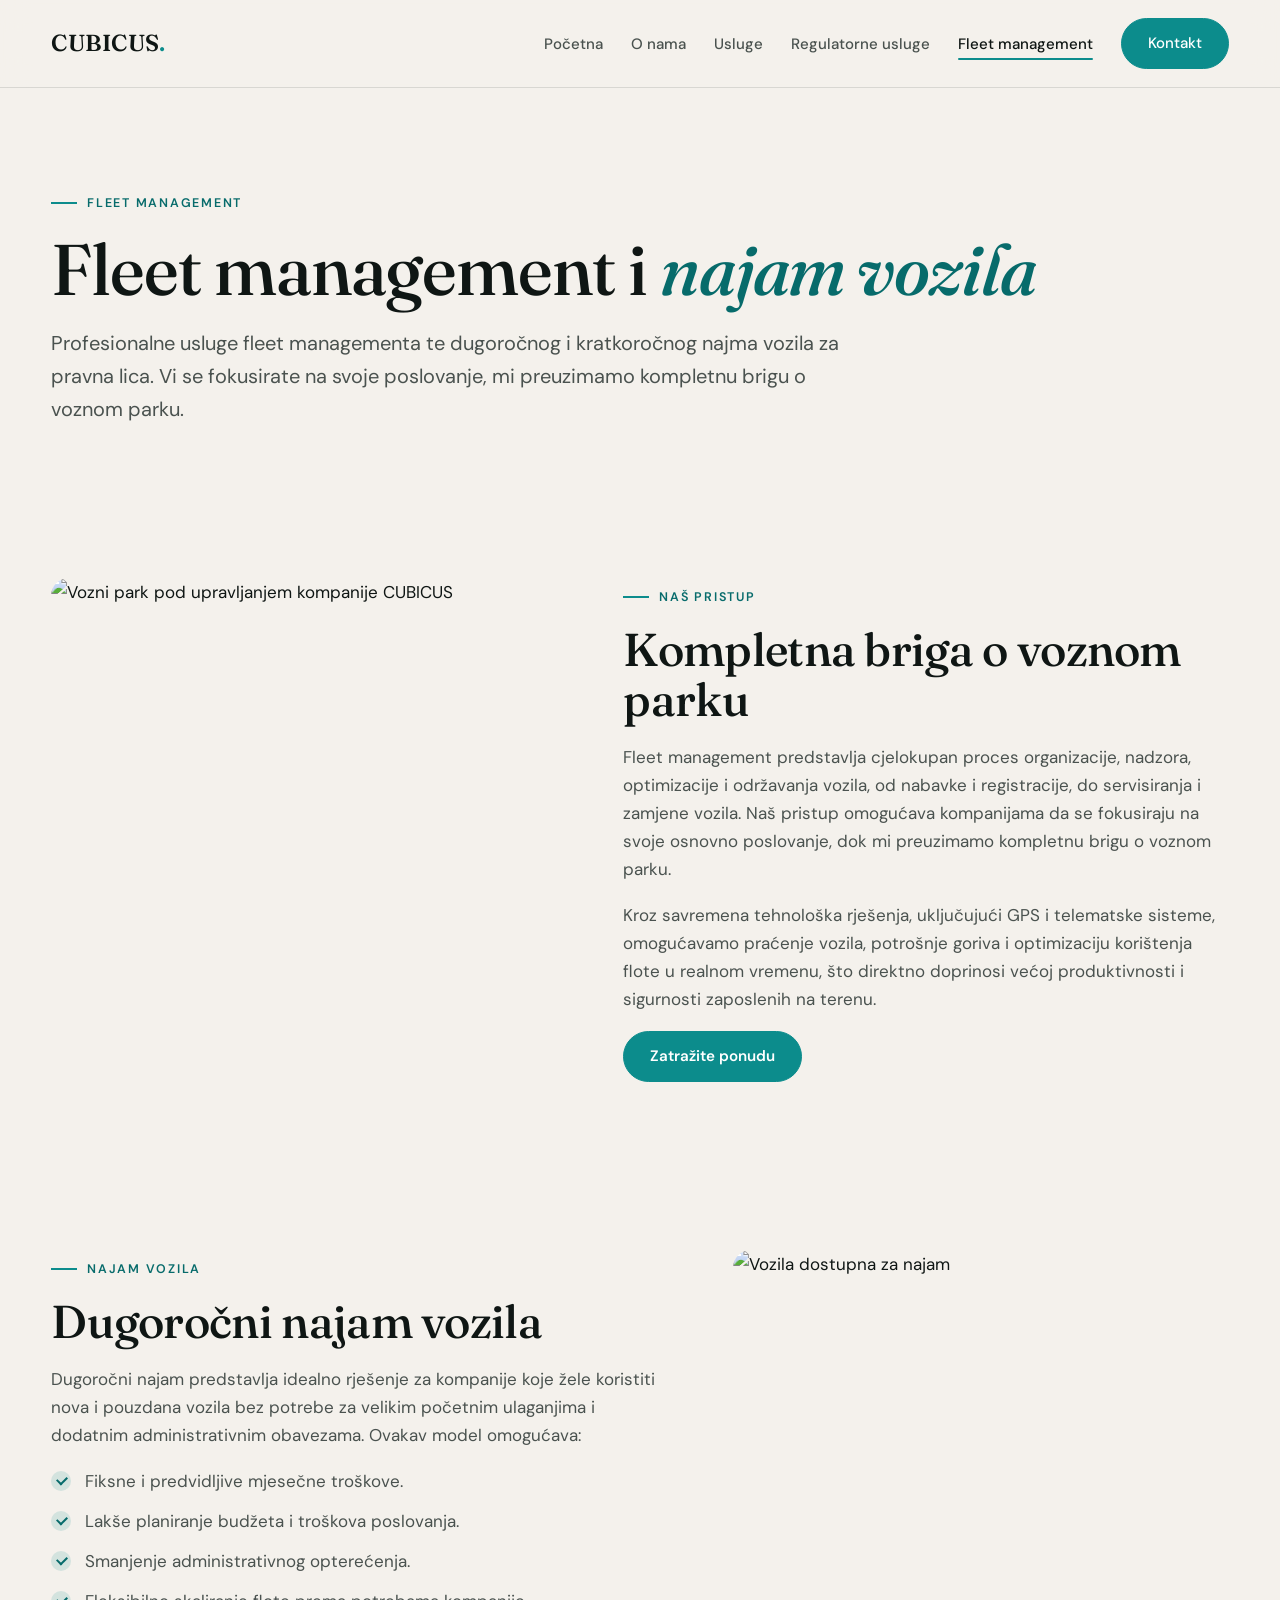
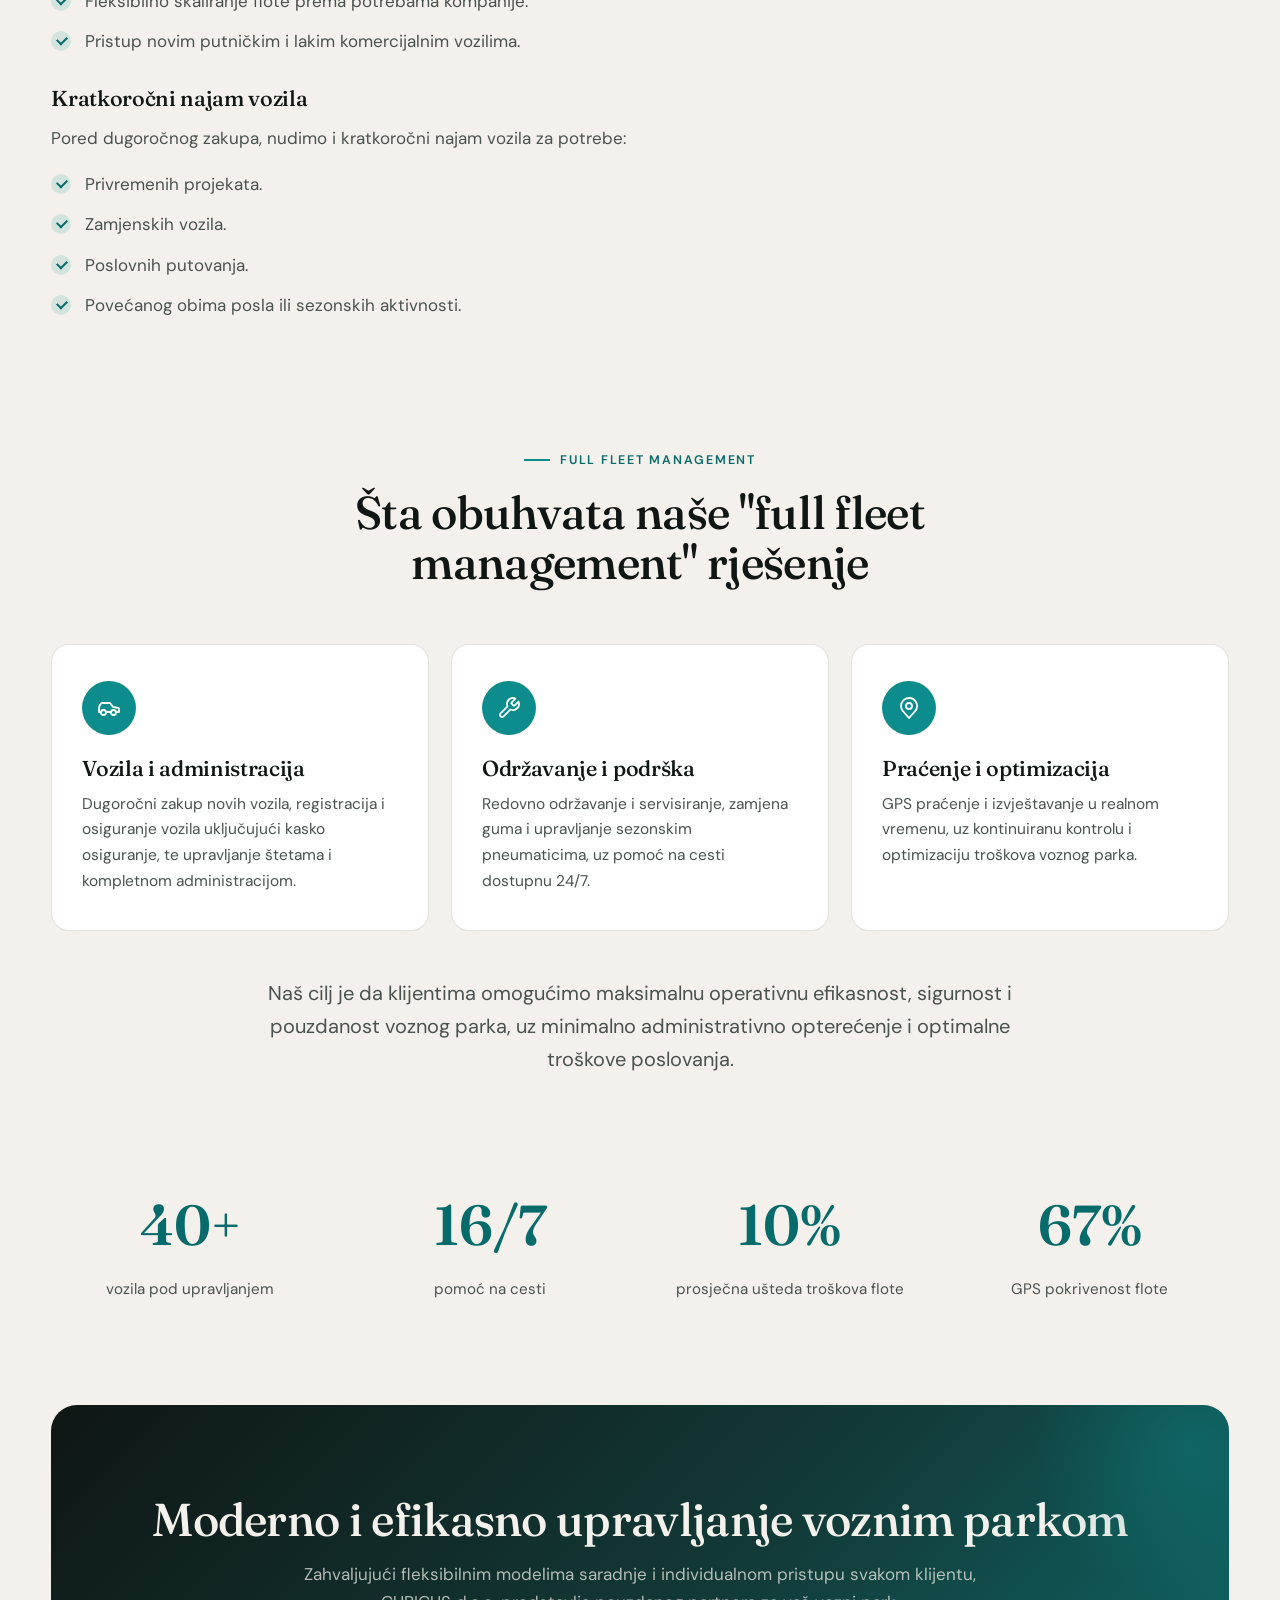
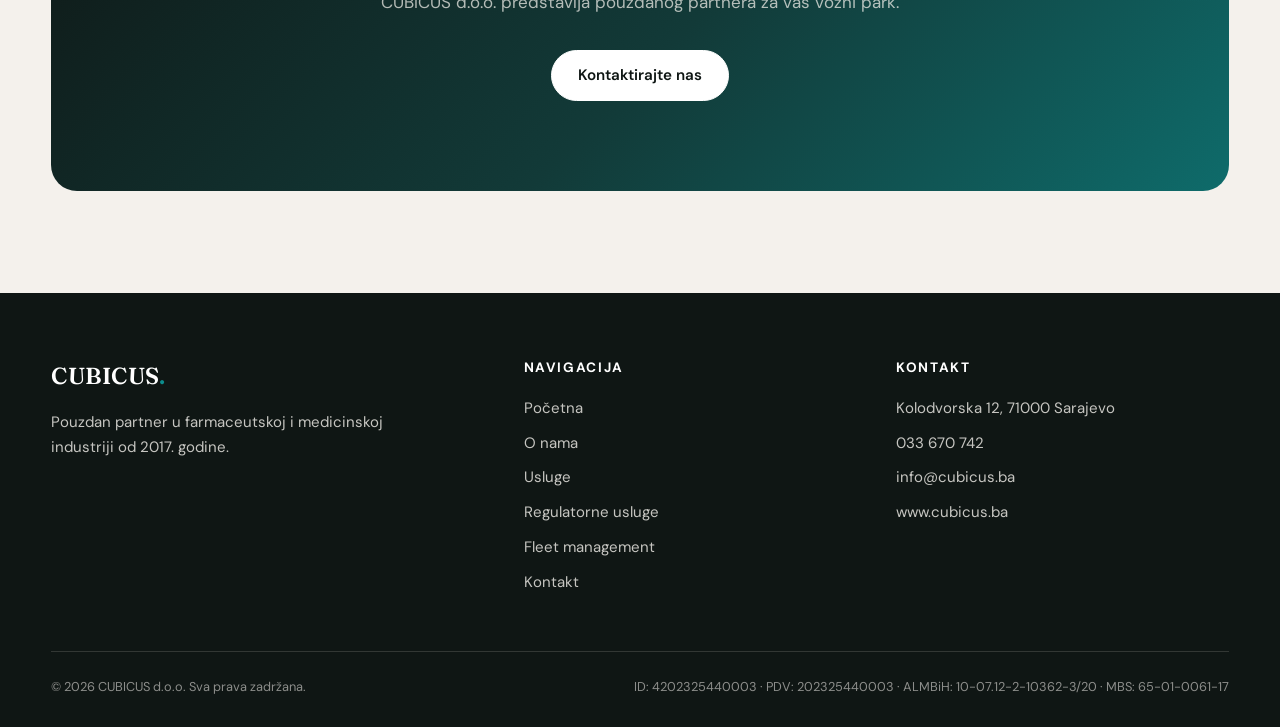
==== commit ae4af6f5: "Remove TRN number from footer and contact page Co-Authored-By: Claude Sonnet 4.6 <noreply@anthropic." ====
--- a/cubicus 7/fleet-management.html
+++ b/cubicus 7/fleet-management.html
@@ -164,7 +164,7 @@
     </div>
     <div class="footer-legal">
       <span>&copy; 2026 CUBICUS d.o.o. Sva prava zadržana.</span>
-      <span>ID: 4202325440003 &#183; PDV: 202325440003 &#183; ALMBiH: 10-07.12-2-10362-3/20 &#183; MBS: 65-01-0061-17 &#183; TRN: 1401011120098609 ASA BANKA</span>
+      <span>ID: 4202325440003 &#183; PDV: 202325440003 &#183; ALMBiH: 10-07.12-2-10362-3/20 &#183; MBS: 65-01-0061-17</span>
     </div>
   </div>
 </footer>
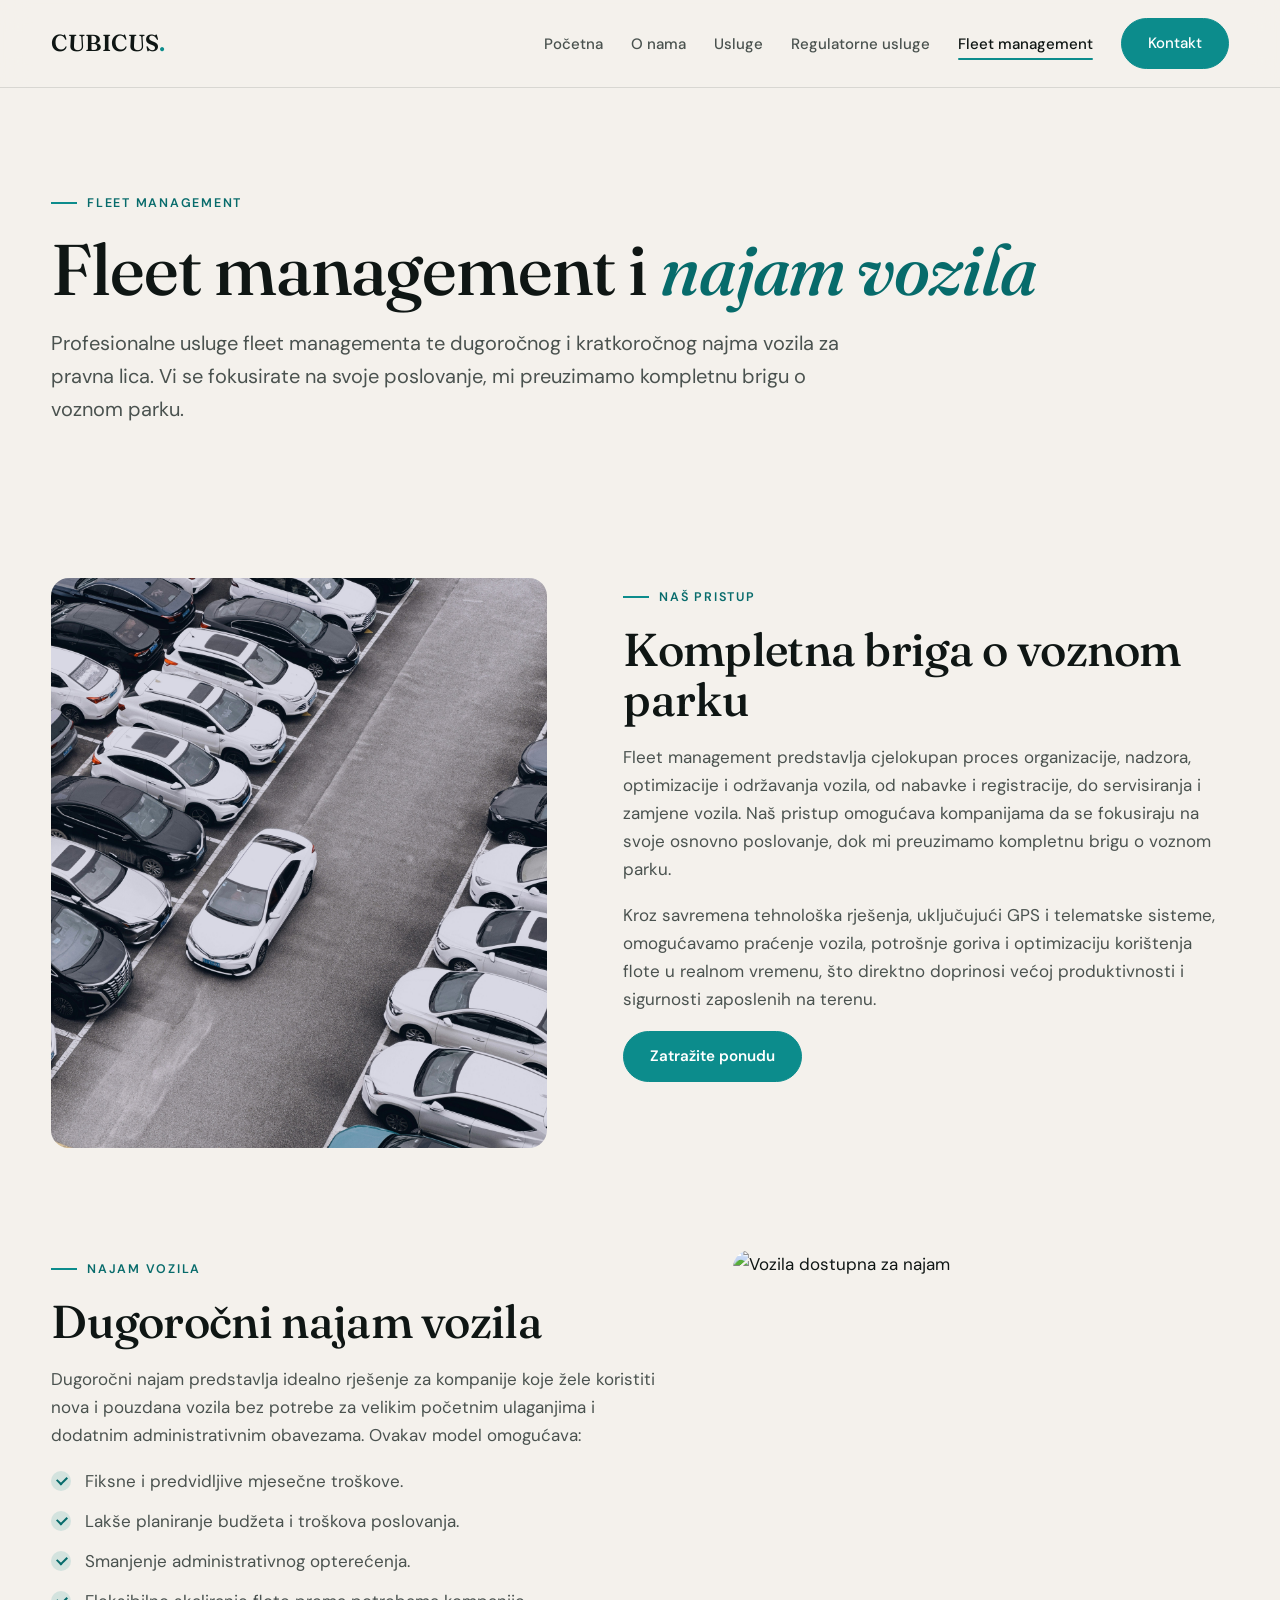
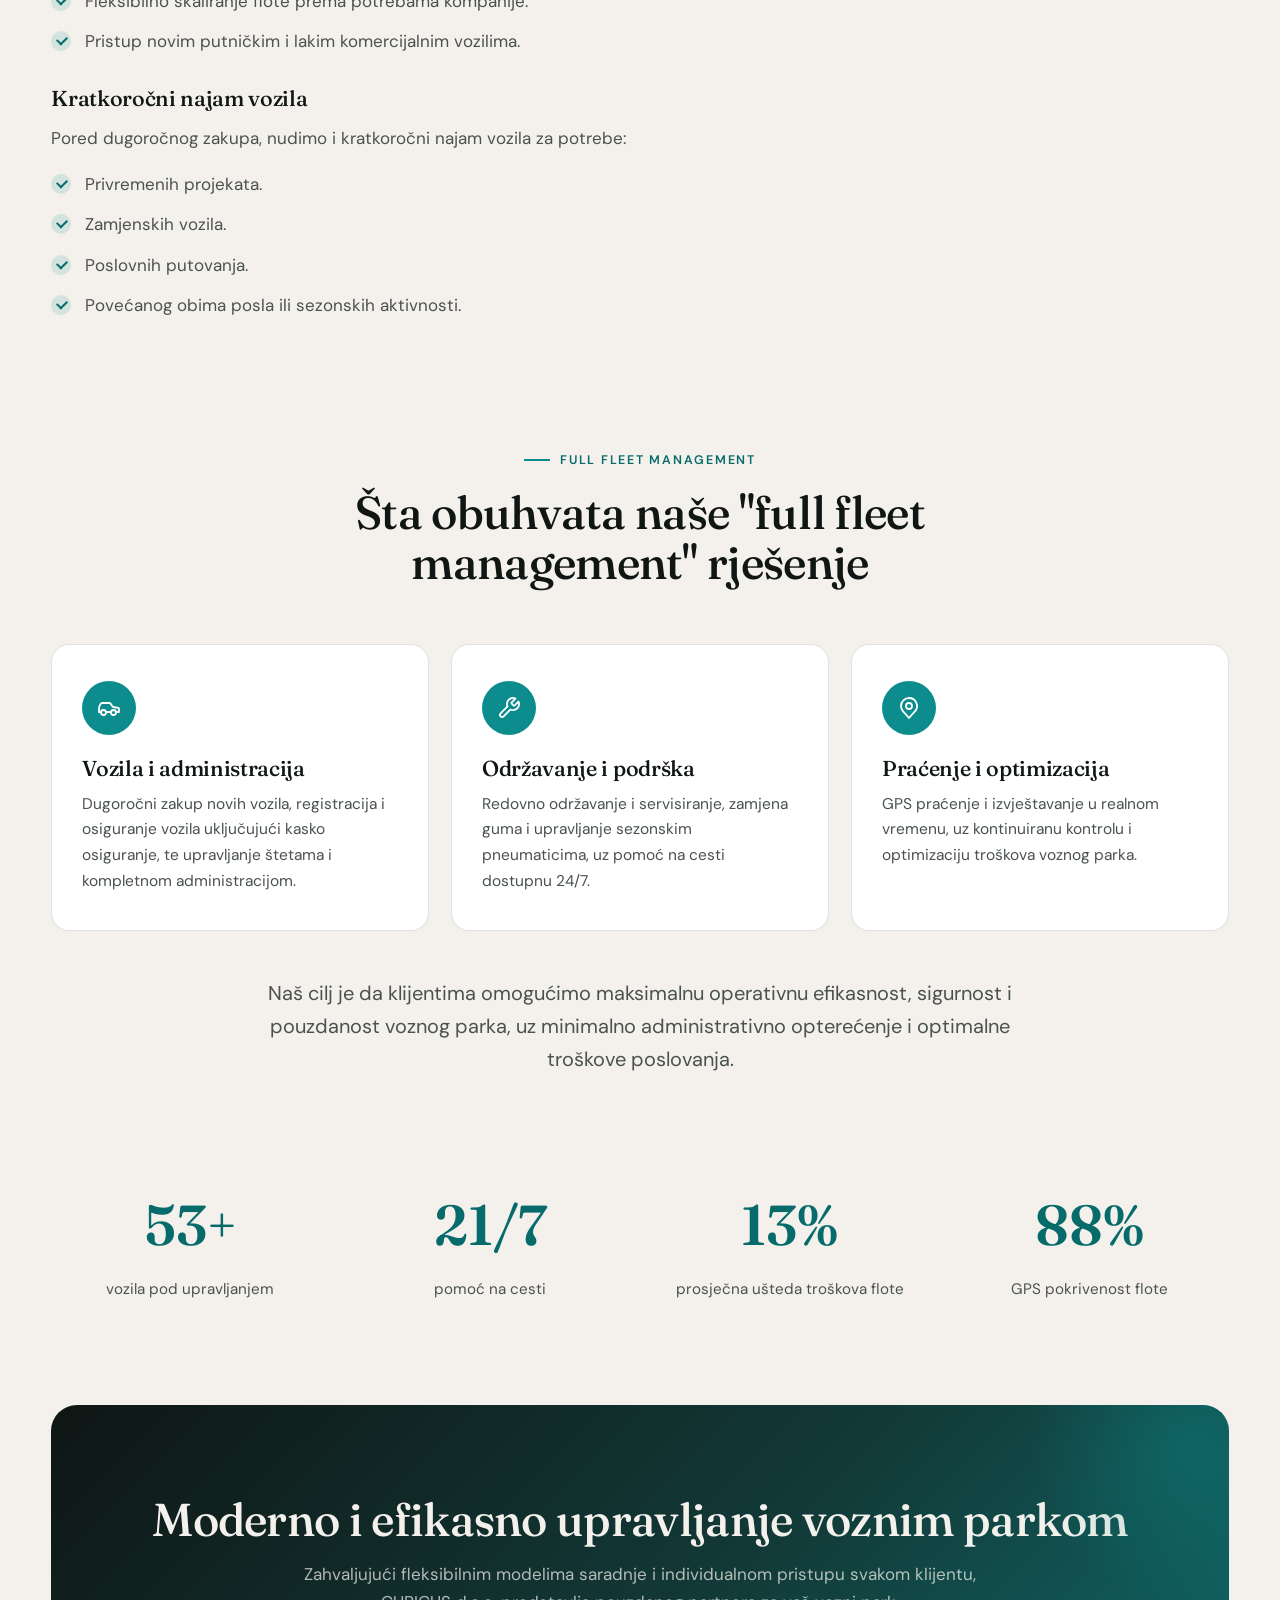
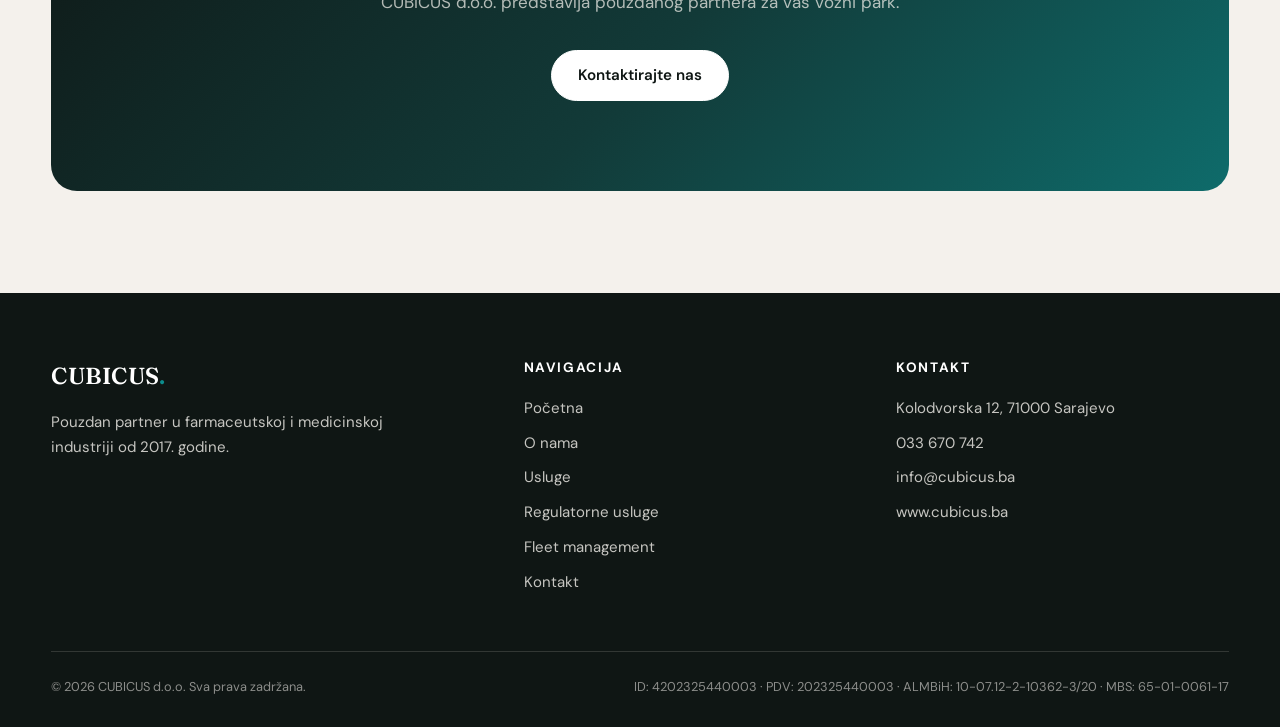
==== commit 603e9b5f: "Replace fleet management images with local parking lot photo Co-Authored-By: Claude Sonnet 4.6 <nore" ====
--- a/cubicus 7/fleet-management.html
+++ b/cubicus 7/fleet-management.html
@@ -39,7 +39,7 @@
   <div class="container">
     <div class="detail-block">
       <div class="detail-aside reveal">
-        <img src="https://images.unsplash.com/photo-1449965408869-eaa3f722e40d?auto=format&fit=crop&q=80&w=900" alt="Vozni park pod upravljanjem kompanije CUBICUS">
+        <img src="images/fleet-management.jpg" alt="Vozni park pod upravljanjem kompanije CUBICUS">
       </div>
       <div class="detail-body reveal">
         <span class="eyebrow">Naš pristup</span>
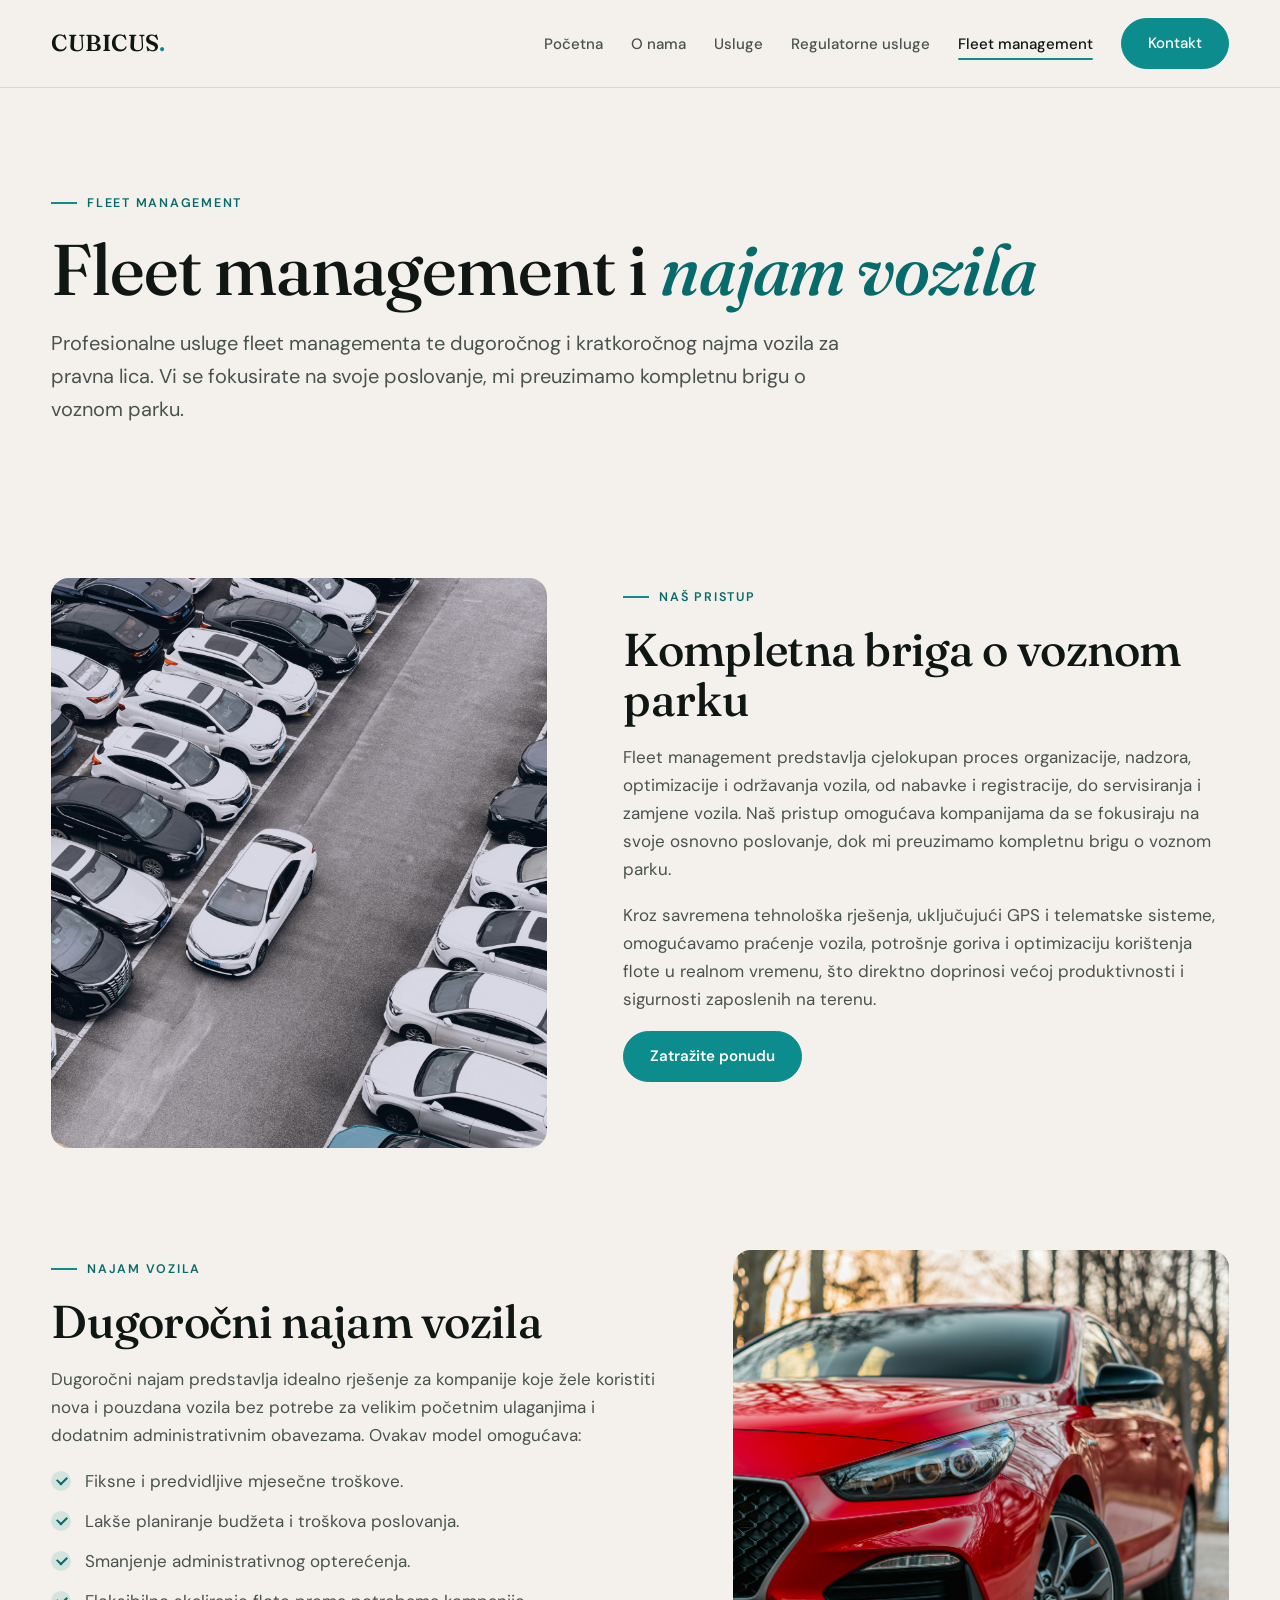
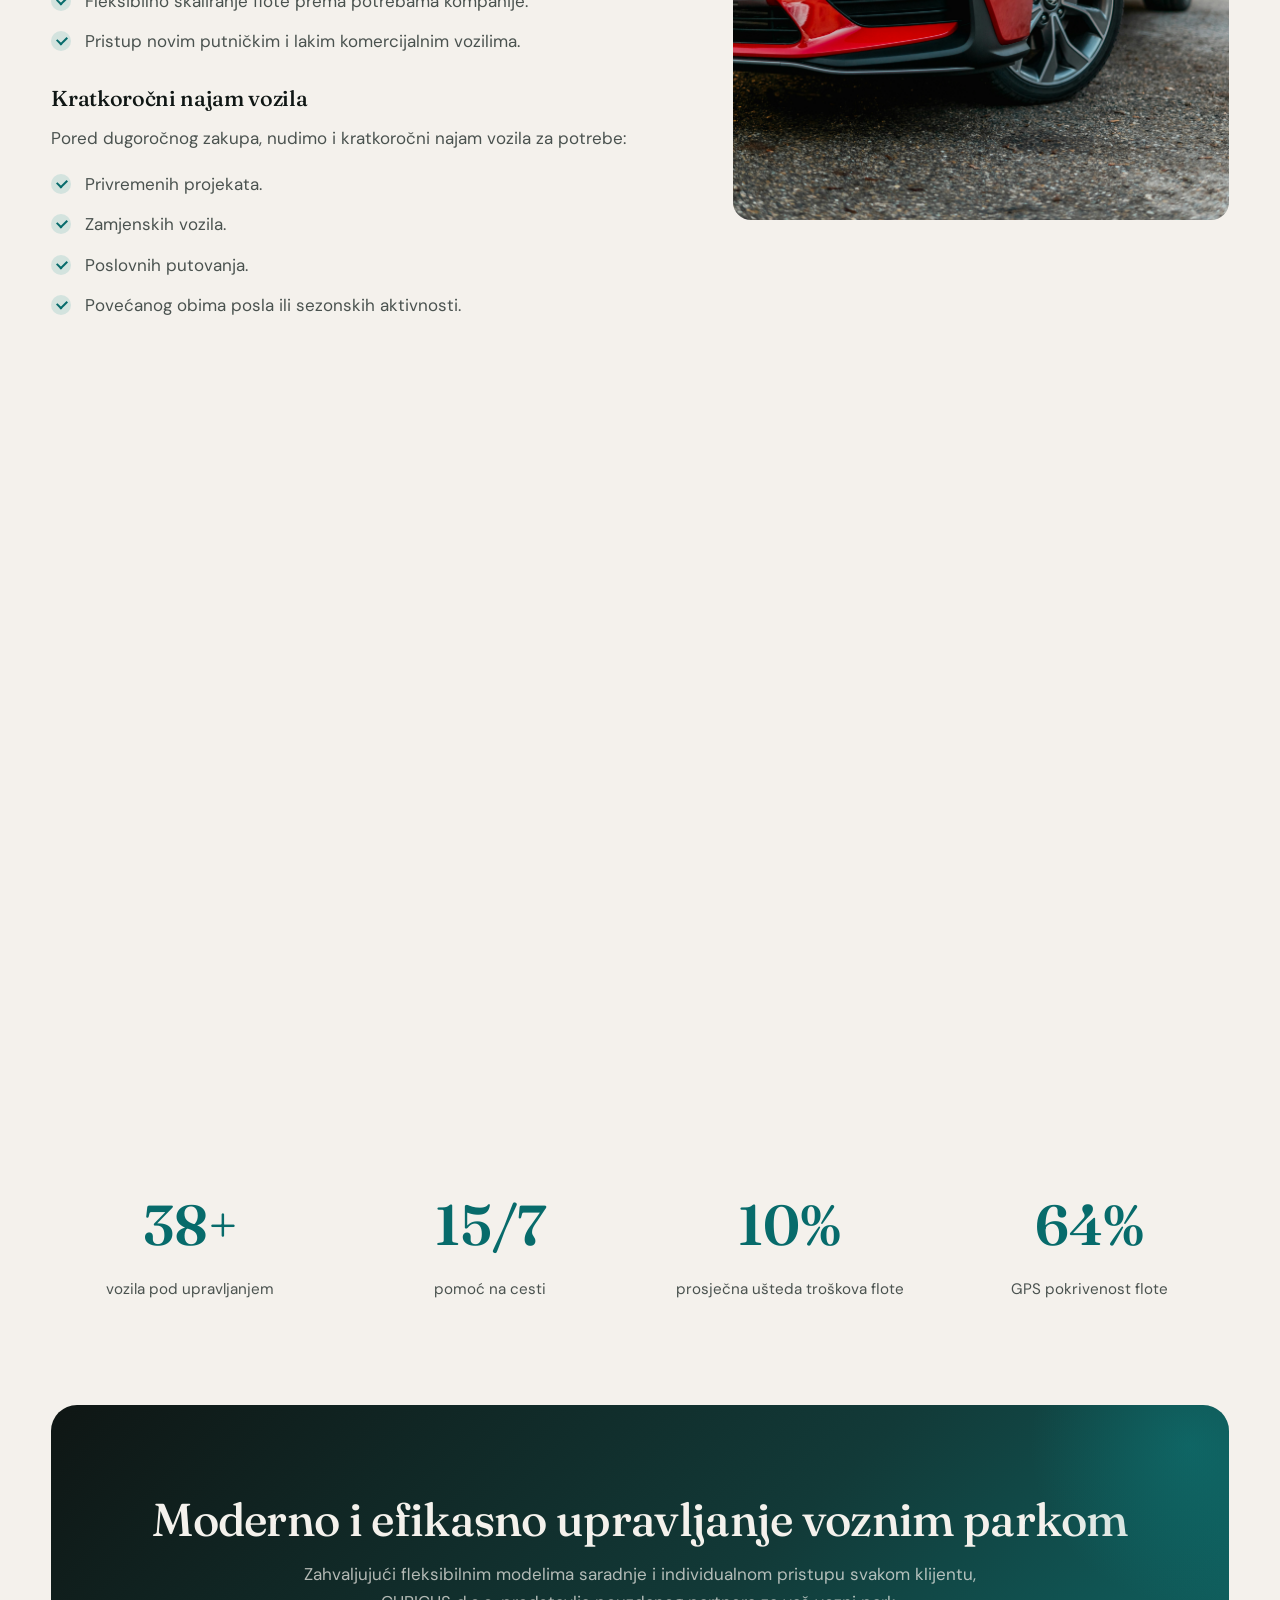
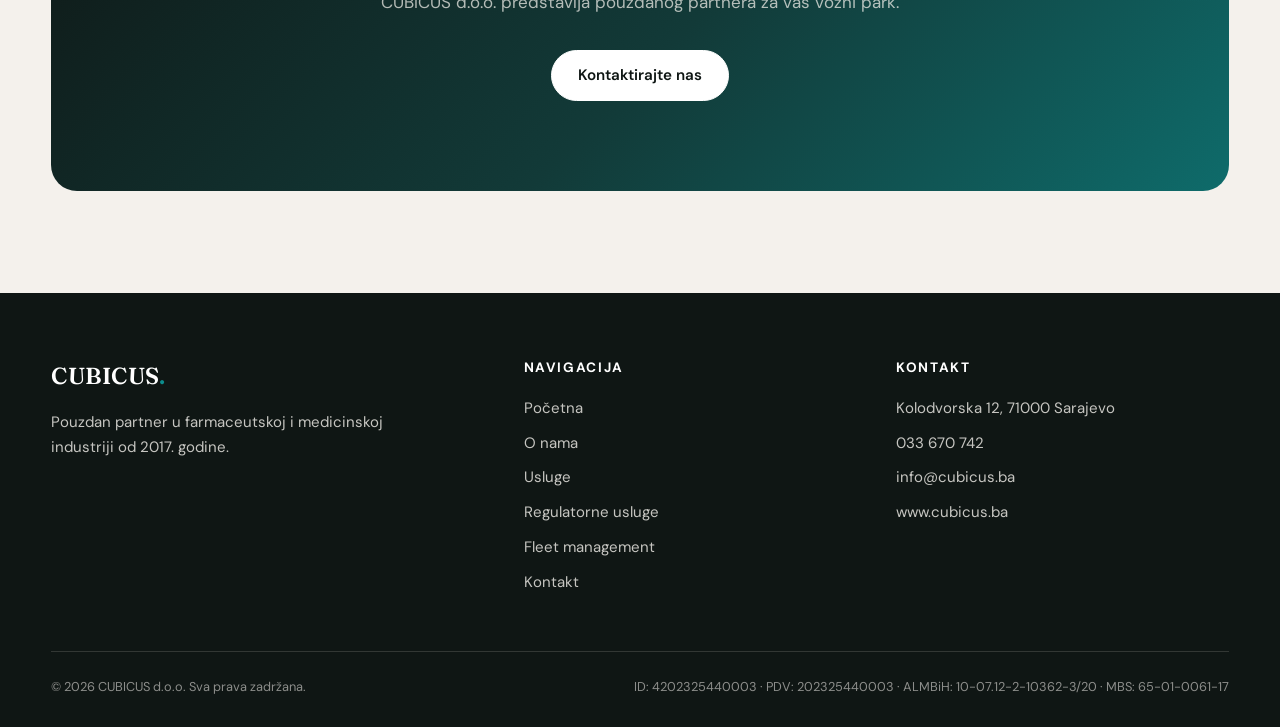
==== commit e9ad25fb: "Replace Dugoročni najam vozila image with local car photo Co-Authored-By: Claude Sonnet 4.6 <noreply" ====
--- a/cubicus 7/fleet-management.html
+++ b/cubicus 7/fleet-management.html
@@ -77,7 +77,7 @@
         </ul>
       </div>
       <div class="detail-aside reveal">
-        <img src="https://images.unsplash.com/photo-1493238792000-8113da705763?auto=format&fit=crop&q=80&w=900" alt="Vozila dostupna za najam">
+        <img src="images/dugorocni-najam.jpg" alt="Vozila dostupna za najam">
       </div>
     </div>
   </div>
